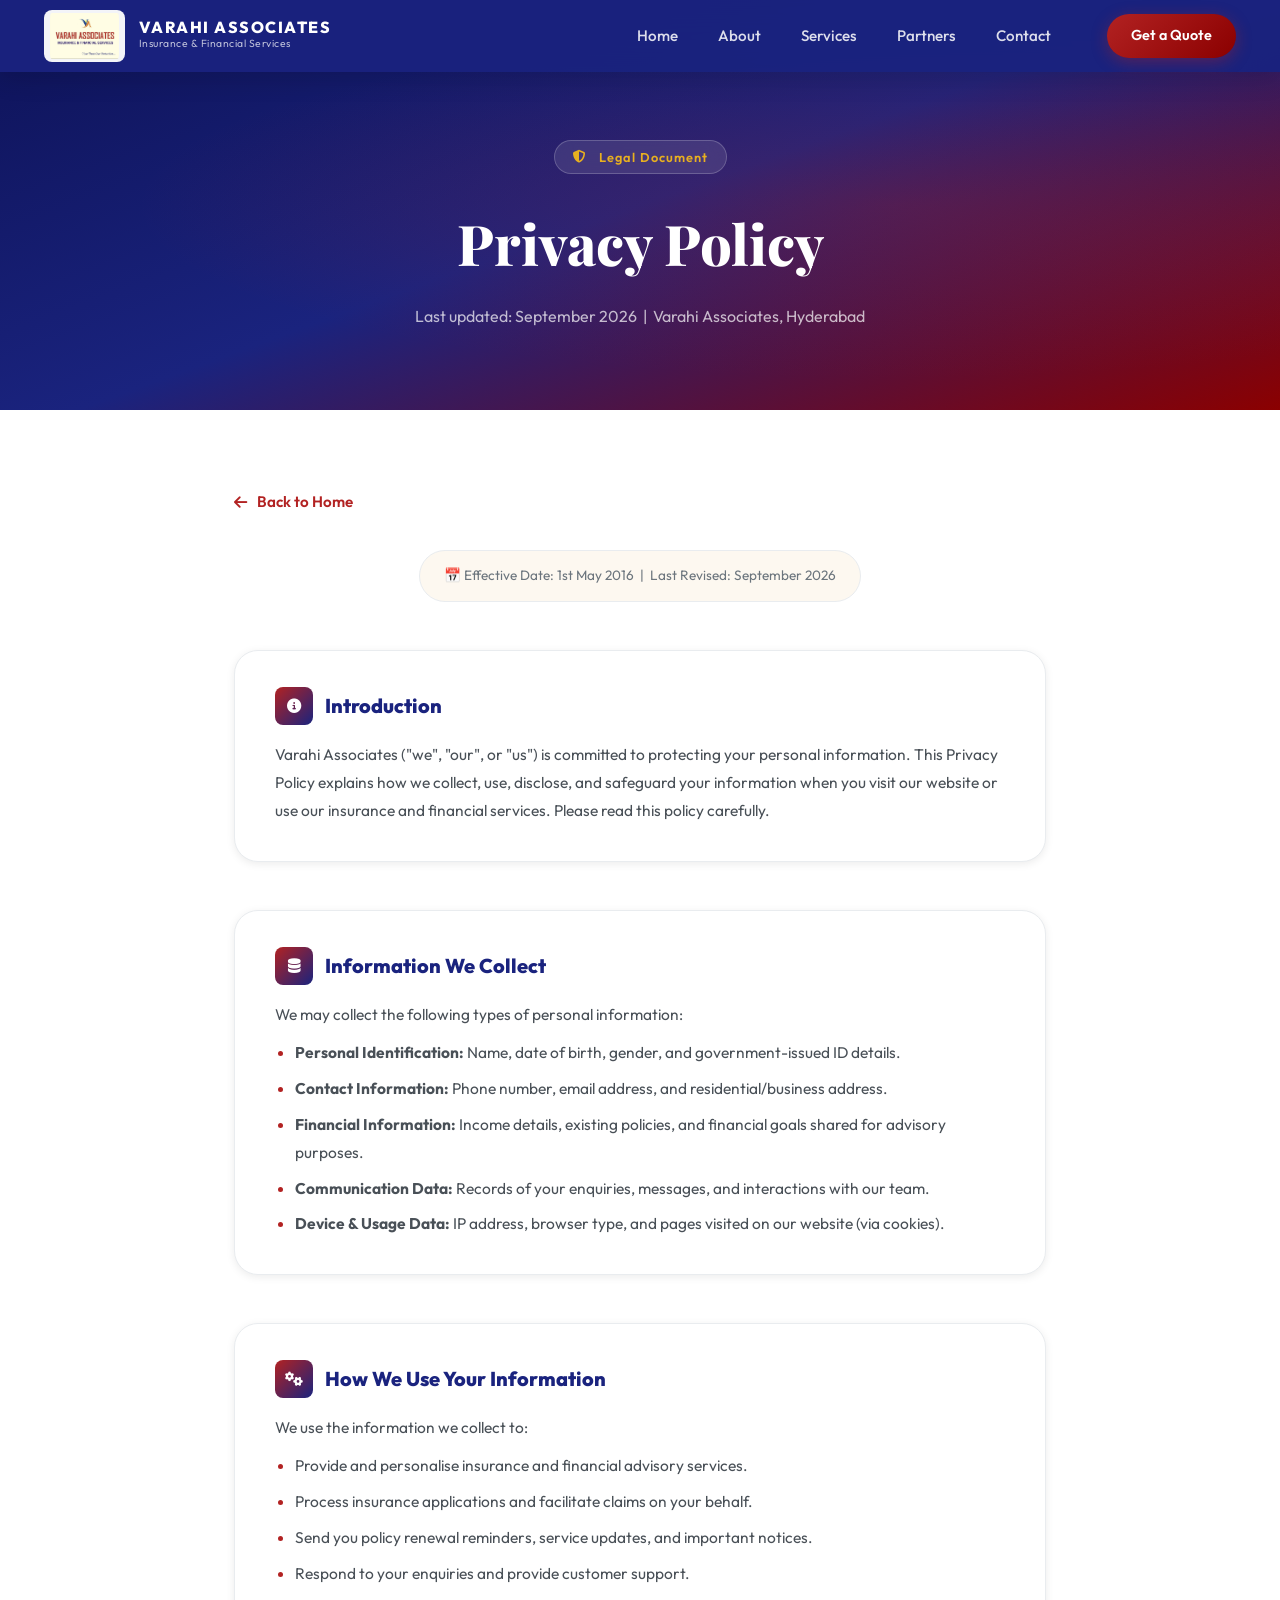
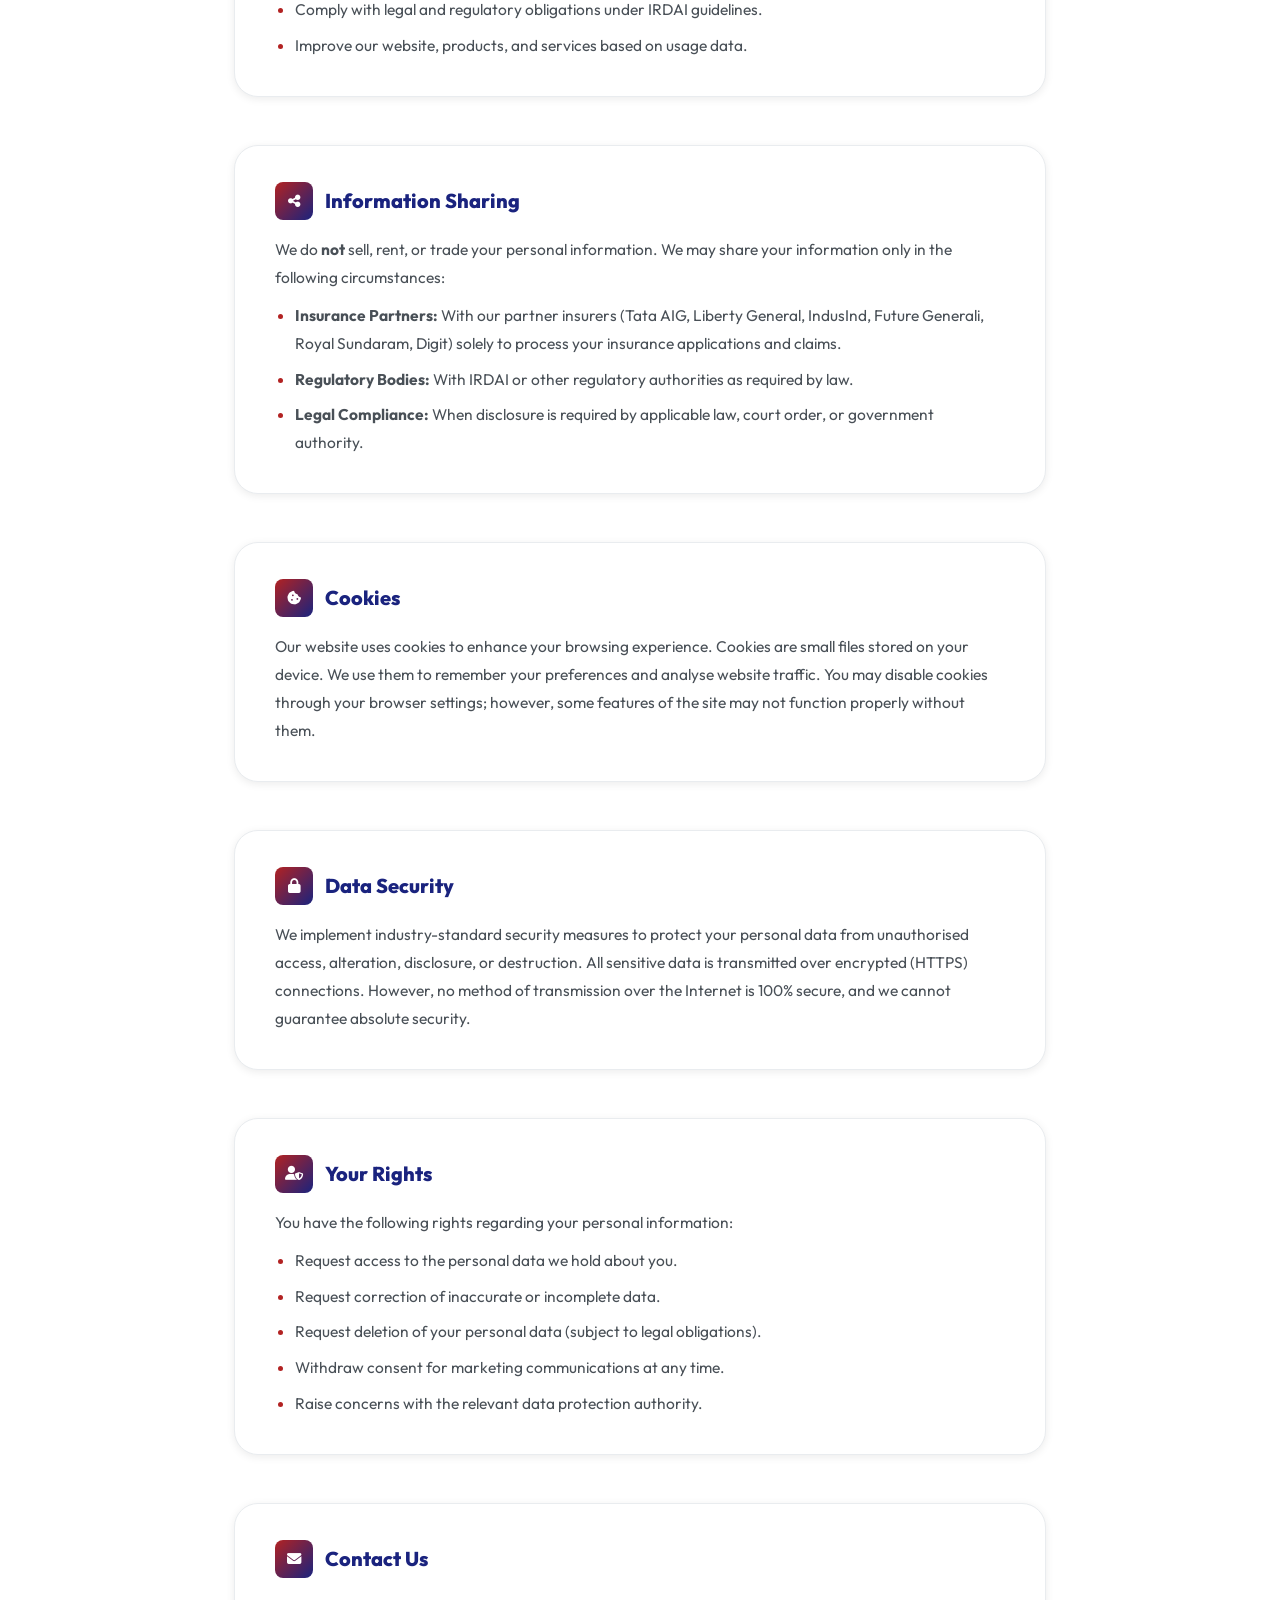
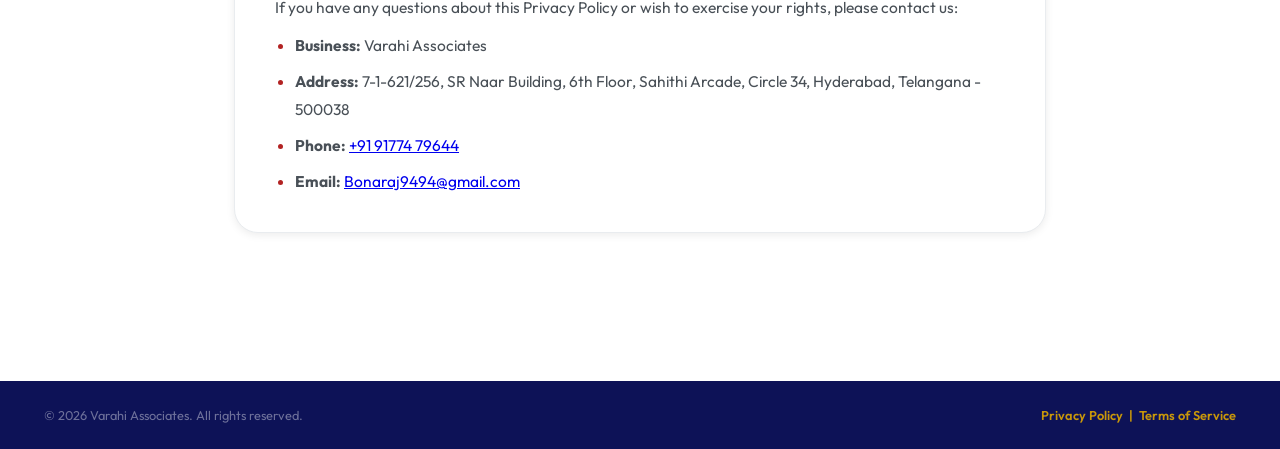
==== privacy-policy.html @ efa32449 "Added Legal pages" ====
﻿<!DOCTYPE html>
<html lang="en">
<head>
  <meta charset="UTF-8" />
  <meta name="viewport" content="width=device-width, initial-scale=1.0" />
  <title>Privacy Policy | Varahi Associates</title>
  <meta name="description" content="Privacy Policy of Varahi Associates - Insurance & Financial Services, Hyderabad." />
  <link rel="icon" type="image/jpeg" href="public/logo.jpeg" />
  <link rel="preconnect" href="https://fonts.googleapis.com" />
  <link rel="preconnect" href="https://fonts.gstatic.com" crossorigin />
  <link href="https://fonts.googleapis.com/css2?family=Outfit:wght@300;400;500;600;700;800;900&family=Playfair+Display:ital,wght@0,700;0,800;1,700&display=swap" rel="stylesheet" />
  <link rel="stylesheet" href="https://cdnjs.cloudflare.com/ajax/libs/font-awesome/6.5.0/css/all.min.css" />
  <link rel="stylesheet" href="style.css" />
  <style>
    .policy-hero {
      background: linear-gradient(160deg, var(--navy-dark) 0%, var(--navy) 50%, var(--red-dark) 100%);
      padding: 140px 0 80px;
      text-align: center;
      position: relative;
      overflow: hidden;
    }
    .policy-hero::before {
      content: '';
      position: absolute;
      inset: 0;
      background: radial-gradient(ellipse at 70% 50%, rgba(178,34,34,0.25) 0%, transparent 60%);
    }
    .policy-hero-content { position: relative; z-index: 1; }
    .policy-hero h1 {
      font-family: var(--font-display);
      font-size: clamp(2rem, 5vw, 3.5rem);
      font-weight: 800;
      color: var(--white);
      margin-bottom: 16px;
    }
    .policy-hero p {
      color: rgba(255,255,255,0.7);
      font-size: 1rem;
    }
    .policy-hero .hero-badge {
      display: inline-flex;
      align-items: center;
      gap: 8px;
      background: rgba(255,255,255,0.1);
      border: 1px solid rgba(255,255,255,0.2);
      color: var(--gold-light);
      font-size: 0.8rem;
      font-weight: 600;
      letter-spacing: 1px;
      padding: 6px 18px;
      border-radius: 50px;
      margin-bottom: 24px;
    }
    .policy-body {
      max-width: 860px;
      margin: 0 auto;
      padding: 80px 24px 100px;
    }
    .policy-section {
      margin-bottom: 48px;
      padding: 36px 40px;
      background: var(--white);
      border-radius: var(--radius-lg);
      border: 1px solid var(--gray-200);
      box-shadow: var(--shadow-sm);
      transition: var(--transition);
    }
    .policy-section:hover { box-shadow: var(--shadow-md); }
    .policy-section h2 {
      font-size: 1.25rem;
      font-weight: 800;
      color: var(--navy);
      margin-bottom: 16px;
      display: flex;
      align-items: center;
      gap: 12px;
    }
    .policy-section h2 i {
      width: 38px; height: 38px;
      background: linear-gradient(135deg, var(--red), var(--navy));
      color: var(--white);
      border-radius: var(--radius-sm);
      display: flex;
      align-items: center;
      justify-content: center;
      font-size: 0.9rem;
      flex-shrink: 0;
    }
    .policy-section p, .policy-section li {
      color: var(--gray-700);
      font-size: 0.97rem;
      line-height: 1.8;
    }
    .policy-section ul {
      padding-left: 20px;
      margin-top: 10px;
      display: flex;
      flex-direction: column;
      gap: 8px;
    }
    .policy-section li::marker { color: var(--red); }
    .policy-updated {
      text-align: center;
      color: var(--gray-500);
      font-size: 0.85rem;
      margin-bottom: 48px;
      padding: 14px 24px;
      background: var(--cream);
      border-radius: 50px;
      display: inline-block;
      border: 1px solid var(--gray-200);
    }
    .policy-updated-wrap { text-align: center; }
    .back-btn {
      display: inline-flex;
      align-items: center;
      gap: 10px;
      color: var(--red);
      font-weight: 600;
      text-decoration: none;
      margin-bottom: 36px;
      transition: var(--transition);
      font-size: 0.95rem;
    }
    .back-btn:hover { gap: 16px; }
    @media (max-width: 640px) {
      .policy-section { padding: 24px 20px; }
      .policy-body { padding: 48px 16px 80px; }
    }
  </style>
</head>
<body>

  <nav class="navbar scrolled" id="navbar">
    <div class="nav-container">
      <a href="index.html" class="nav-logo">
        <img src="public/logo.jpeg" alt="Varahi Associates Logo" class="nav-logo-img" />
        <div class="logo-text">
          <span class="logo-name">VARAHI ASSOCIATES</span>
          <span class="logo-sub">Insurance &amp; Financial Services</span>
        </div>
      </a>
      <ul class="nav-links" id="navLinks">
        <li class="nav-close-item">
          <button class="nav-close-btn" id="navClose" aria-label="Close menu"><span></span><span></span></button>
        </li>
        <li><a href="index.html" class="nav-link">Home</a></li>
        <li><a href="index.html#about" class="nav-link">About</a></li>
        <li><a href="index.html#services" class="nav-link">Services</a></li>
        <li><a href="index.html#partners" class="nav-link">Partners</a></li>
        <li><a href="index.html#contact" class="nav-link">Contact</a></li>
      </ul>
      <a href="index.html#contact" class="nav-cta">Get a Quote</a>
      <button class="hamburger" id="hamburger" aria-label="Toggle menu"><span></span><span></span><span></span></button>
    </div>
  </nav>

  <section class="policy-hero">
    <div class="policy-hero-content">
      <div class="hero-badge"><i class="fa-solid fa-shield-halved"></i> &nbsp;Legal Document</div>
      <h1>Privacy Policy</h1>
      <p>Last updated: September 2026 &nbsp;|&nbsp; Varahi Associates, Hyderabad</p>
    </div>
  </section>

  <div class="policy-body">
    <a href="index.html" class="back-btn"><i class="fa-solid fa-arrow-left"></i> Back to Home</a>

    <div class="policy-updated-wrap">
      <span class="policy-updated">&#128197; Effective Date: 1st May 2016 &nbsp;|&nbsp; Last Revised: September 2026</span>
    </div>

    <div class="policy-section">
      <h2><i class="fa-solid fa-circle-info"></i> Introduction</h2>
      <p>Varahi Associates ("we", "our", or "us") is committed to protecting your personal information. This Privacy Policy explains how we collect, use, disclose, and safeguard your information when you visit our website or use our insurance and financial services. Please read this policy carefully.</p>
    </div>

    <div class="policy-section">
      <h2><i class="fa-solid fa-database"></i> Information We Collect</h2>
      <p>We may collect the following types of personal information:</p>
      <ul>
        <li><strong>Personal Identification:</strong> Name, date of birth, gender, and government-issued ID details.</li>
        <li><strong>Contact Information:</strong> Phone number, email address, and residential/business address.</li>
        <li><strong>Financial Information:</strong> Income details, existing policies, and financial goals shared for advisory purposes.</li>
        <li><strong>Communication Data:</strong> Records of your enquiries, messages, and interactions with our team.</li>
        <li><strong>Device &amp; Usage Data:</strong> IP address, browser type, and pages visited on our website (via cookies).</li>
      </ul>
    </div>

    <div class="policy-section">
      <h2><i class="fa-solid fa-gears"></i> How We Use Your Information</h2>
      <p>We use the information we collect to:</p>
      <ul>
        <li>Provide and personalise insurance and financial advisory services.</li>
        <li>Process insurance applications and facilitate claims on your behalf.</li>
        <li>Send you policy renewal reminders, service updates, and important notices.</li>
        <li>Respond to your enquiries and provide customer support.</li>
        <li>Comply with legal and regulatory obligations under IRDAI guidelines.</li>
        <li>Improve our website, products, and services based on usage data.</li>
      </ul>
    </div>

    <div class="policy-section">
      <h2><i class="fa-solid fa-share-nodes"></i> Information Sharing</h2>
      <p>We do <strong>not</strong> sell, rent, or trade your personal information. We may share your information only in the following circumstances:</p>
      <ul>
        <li><strong>Insurance Partners:</strong> With our partner insurers (Tata AIG, Liberty General, IndusInd, Future Generali, Royal Sundaram, Digit) solely to process your insurance applications and claims.</li>
        <li><strong>Regulatory Bodies:</strong> With IRDAI or other regulatory authorities as required by law.</li>
        <li><strong>Legal Compliance:</strong> When disclosure is required by applicable law, court order, or government authority.</li>
      </ul>
    </div>

    <div class="policy-section">
      <h2><i class="fa-solid fa-cookie-bite"></i> Cookies</h2>
      <p>Our website uses cookies to enhance your browsing experience. Cookies are small files stored on your device. We use them to remember your preferences and analyse website traffic. You may disable cookies through your browser settings; however, some features of the site may not function properly without them.</p>
    </div>

    <div class="policy-section">
      <h2><i class="fa-solid fa-lock"></i> Data Security</h2>
      <p>We implement industry-standard security measures to protect your personal data from unauthorised access, alteration, disclosure, or destruction. All sensitive data is transmitted over encrypted (HTTPS) connections. However, no method of transmission over the Internet is 100% secure, and we cannot guarantee absolute security.</p>
    </div>

    <div class="policy-section">
      <h2><i class="fa-solid fa-user-shield"></i> Your Rights</h2>
      <p>You have the following rights regarding your personal information:</p>
      <ul>
        <li>Request access to the personal data we hold about you.</li>
        <li>Request correction of inaccurate or incomplete data.</li>
        <li>Request deletion of your personal data (subject to legal obligations).</li>
        <li>Withdraw consent for marketing communications at any time.</li>
        <li>Raise concerns with the relevant data protection authority.</li>
      </ul>
    </div>

    <div class="policy-section">
      <h2><i class="fa-solid fa-envelope"></i> Contact Us</h2>
      <p>If you have any questions about this Privacy Policy or wish to exercise your rights, please contact us:</p>
      <ul>
        <li><strong>Business:</strong> Varahi Associates</li>
        <li><strong>Address:</strong> 7-1-621/256, SR Naar Building, 6th Floor, Sahithi Arcade, Circle 34, Hyderabad, Telangana - 500038</li>
        <li><strong>Phone:</strong> <a href="tel:+919177479644">+91 91774 79644</a></li>
        <li><strong>Email:</strong> <a href="mailto:Bonaraj9494@gmail.com">Bonaraj9494@gmail.com</a></li>
      </ul>
    </div>
  </div>

  <footer class="footer">
    <div class="footer-bottom" style="border-top:none;">
      <div class="container">
        <p>&copy; 2026 Varahi Associates. All rights reserved.</p>
        <p class="footer-note">
          <a href="privacy-policy.html" style="color:var(--gold);text-decoration:none;">Privacy Policy</a>
          &nbsp;|&nbsp;
          <a href="terms.html" style="color:var(--gold);text-decoration:none;">Terms of Service</a>
        </p>
      </div>
    </div>
  </footer>

  <script>
    const hamburger = document.getElementById("hamburger");
    const navLinks = document.getElementById("navLinks");
    const navClose = document.getElementById("navClose");
    function openMenu() { navLinks.classList.add("open"); hamburger.classList.add("active"); document.body.style.overflow = "hidden"; }
    function closeMenu() { navLinks.classList.remove("open"); hamburger.classList.remove("active"); document.body.style.overflow = ""; }
    hamburger.addEventListener("click", () => navLinks.classList.contains("open") ? closeMenu() : openMenu());
    if (navClose) navClose.addEventListener("click", closeMenu);
    navLinks.querySelectorAll(".nav-link").forEach(l => l.addEventListener("click", closeMenu));
    document.addEventListener("keydown", e => { if (e.key === "Escape") closeMenu(); });
  </script>
</body>
</html>
---- style.css ----
﻿/* =============================================
   VARAHI ASSOCIATES - Insurance & Financial Services
   Premium Website Stylesheet
   Brand Colors: Red #b22222, Navy #1a237e, Gold #c8970a
   ============================================= */

/* ========== RESET & BASE ========== */
*, *::before, *::after { box-sizing: border-box; margin: 0; padding: 0; }

:root {
  --red: #b22222;
  --red-light: #cc2f2f;
  --red-dark: #8b0000;
  --navy: #1a237e;
  --navy-light: #283593;
  --navy-dark: #0d1257;
  --gold: #c8970a;
  --gold-light: #e8b020;
  --cream: #fdf8f0;
  --white: #ffffff;
  --gray-100: #f8f9fa;
  --gray-200: #e9ecef;
  --gray-500: #6c757d;
  --gray-700: #495057;
  --gray-900: #212529;
  --shadow-sm: 0 2px 8px rgba(0,0,0,0.08);
  --shadow-md: 0 8px 24px rgba(0,0,0,0.12);
  --shadow-lg: 0 20px 60px rgba(0,0,0,0.16);
  --shadow-xl: 0 32px 80px rgba(0,0,0,0.22);
  --radius-sm: 8px;
  --radius-md: 16px;
  --radius-lg: 24px;
  --radius-xl: 32px;
  --transition: all 0.3s cubic-bezier(0.4, 0, 0.2, 1);
  --font: 'Outfit', sans-serif;
  --font-display: 'Playfair Display', serif;
}

html { scroll-behavior: smooth; font-size: 16px; }

body {
  font-family: var(--font);
  color: var(--gray-900);
  background: var(--white);
  overflow-x: hidden;
  line-height: 1.6;
}

/* ========== SCROLLBAR ========== */
::-webkit-scrollbar { width: 6px; }
::-webkit-scrollbar-track { background: var(--gray-100); }
::-webkit-scrollbar-thumb { background: var(--red); border-radius: 3px; }

/* ========== UTILITY ========== */
.container { max-width: 1240px; margin: 0 auto; padding: 0 24px; }
.section { padding: 100px 0; position: relative; }
.accent { color: var(--red); }
.accent-light { color: var(--gold-light); }

/* ========== SECTION HEADER ========== */
.section-header { text-align: center; margin-bottom: 64px; }
.section-label {
  display: inline-block;
  background: linear-gradient(135deg, rgba(178,34,34,0.1), rgba(26,35,126,0.1));
  color: var(--red);
  font-size: 0.8rem;
  font-weight: 700;
  letter-spacing: 3px;
  text-transform: uppercase;
  padding: 6px 20px;
  border-radius: 50px;
  margin-bottom: 16px;
  border: 1px solid rgba(178,34,34,0.2);
}
.section-title {
  font-size: clamp(2rem, 4vw, 3rem);
  font-weight: 800;
  color: var(--navy);
  line-height: 1.2;
  margin-bottom: 16px;
}
.section-desc {
  font-size: 1.1rem;
  color: var(--gray-500);
  max-width: 600px;
  margin: 0 auto;
}

/* ========== BUTTONS ========== */
.btn {
  display: inline-flex;
  align-items: center;
  gap: 10px;
  padding: 15px 32px;
  border-radius: 50px;
  font-family: var(--font);
  font-size: 1rem;
  font-weight: 600;
  text-decoration: none;
  border: none;
  cursor: pointer;
  transition: var(--transition);
  position: relative;
  overflow: hidden;
}
.btn::before {
  content: '';
  position: absolute;
  top: 0; left: -100%;
  width: 100%; height: 100%;
  background: rgba(255,255,255,0.15);
  transition: left 0.4s ease;
}
.btn:hover::before { left: 100%; }
.btn-primary {
  background: linear-gradient(135deg, var(--red), var(--red-dark));
  color: var(--white);
  box-shadow: 0 8px 24px rgba(178,34,34,0.4);
}
.btn-primary:hover {
  transform: translateY(-3px);
  box-shadow: 0 16px 40px rgba(178,34,34,0.5);
}
.btn-outline {
  background: transparent;
  color: var(--white);
  border: 2px solid rgba(255,255,255,0.5);
  backdrop-filter: blur(8px);
}
.btn-outline:hover {
  background: rgba(255,255,255,0.15);
  border-color: var(--white);
  transform: translateY(-3px);
}
.btn-full { width: 100%; justify-content: center; border-radius: var(--radius-sm); }

/* ========== NAVBAR ========== */
.navbar {
  position: fixed;
  top: 0; left: 0; right: 0;
  z-index: 1000;
  padding: 16px 0;
  transition: var(--transition);
}
.navbar.scrolled {
  background: rgba(26, 35, 126, 0.97);
  backdrop-filter: blur(20px);
  padding: 10px 0;
  box-shadow: var(--shadow-md);
}
.nav-container {
  max-width: 1240px;
  margin: 0 auto;
  padding: 0 24px;
  display: flex;
  align-items: center;
  gap: 40px;
}
.nav-logo {
  display: flex;
  align-items: center;
  gap: 14px;
  text-decoration: none;
  flex-shrink: 0;
}
.logo-icon {
  width: 52px; height: 52px;
  background: linear-gradient(135deg, var(--red), var(--gold));
  border-radius: var(--radius-sm);
  display: flex;
  align-items: center;
  justify-content: center;
  font-weight: 900;
  font-size: 1.1rem;
  box-shadow: 0 4px 16px rgba(178,34,34,0.4);
  flex-shrink: 0;
}
.logo-icon.small { width: 42px; height: 42px; font-size: 0.9rem; }
.logo-v { color: var(--white); }
.logo-a { color: var(--gold-light); }
.logo-text { display: flex; flex-direction: column; }
.logo-name {
  color: var(--white);
  font-weight: 800;
  font-size: 1rem;
  letter-spacing: 1.5px;
  line-height: 1.1;
}
.logo-sub {
  color: rgba(255,255,255,0.7);
  font-size: 0.65rem;
  letter-spacing: 0.5px;
}
.nav-links {
  display: flex;
  list-style: none;
  gap: 8px;
  margin-left: auto;
}
.nav-link {
  color: rgba(255,255,255,0.85);
  text-decoration: none;
  font-size: 0.95rem;
  font-weight: 500;
  padding: 8px 16px;
  border-radius: 50px;
  transition: var(--transition);
}
.nav-link:hover, .nav-link.active {
  color: var(--white);
  background: rgba(255,255,255,0.12);
}
.nav-cta {
  background: linear-gradient(135deg, var(--red), var(--red-dark));
  color: var(--white);
  text-decoration: none;
  padding: 10px 24px;
  border-radius: 50px;
  font-weight: 600;
  font-size: 0.9rem;
  transition: var(--transition);
  box-shadow: 0 4px 16px rgba(178,34,34,0.4);
  flex-shrink: 0;
}
.nav-cta:hover { transform: translateY(-2px); box-shadow: 0 8px 24px rgba(178,34,34,0.5); }
.hamburger {
  display: none;
  flex-direction: column;
  gap: 5px;
  background: none;
  border: none;
  cursor: pointer;
  padding: 8px;
  margin-left: auto;
  z-index: 1002;
  position: relative;
}
.hamburger span {
  display: block;
  width: 24px; height: 2px;
  background: var(--white);
  border-radius: 2px;
  transition: transform 0.35s ease, opacity 0.25s ease;
  transform-origin: center;
}
/* Hide hamburger when menu is open (circular X button takes over) */
.hamburger.active {
  opacity: 0;
  pointer-events: none;
}

/* Hamburger → X animation when active */
.hamburger.active span:nth-child(1) {
  transform: translateY(7px) rotate(45deg);
}
.hamburger.active span:nth-child(2) {
  opacity: 0;
  transform: scaleX(0);
}
.hamburger.active span:nth-child(3) {
  transform: translateY(-7px) rotate(-45deg);
}

/* ===== CLOSE BUTTON INSIDE MENU OVERLAY ===== */
.nav-close-item {
  display: none; /* hidden by default; shown only when overlay is open */
  position: absolute;
  top: 24px;
  right: 24px;
  list-style: none;
}
.nav-links.open .nav-close-item {
  display: block;
}
.nav-close-btn {
  width: 48px; height: 48px;
  background: rgba(255,255,255,0.1);
  border: 2px solid rgba(255,255,255,0.2);
  border-radius: 50%;
  cursor: pointer;
  display: flex;
  flex-direction: column;
  align-items: center;
  justify-content: center;
  gap: 0;
  padding: 0;
  transition: var(--transition);
  position: relative;
}
.nav-close-btn:hover {
  background: rgba(178,34,34,0.4);
  border-color: rgba(178,34,34,0.6);
  transform: rotate(90deg) scale(1.1);
}
.nav-close-btn span {
  display: block;
  width: 20px; height: 2px;
  background: var(--white);
  border-radius: 2px;
  position: absolute;
}
.nav-close-btn span:nth-child(1) { transform: rotate(45deg); }
.nav-close-btn span:nth-child(2) { transform: rotate(-45deg); }

/* ========== HERO ========== */
.hero {
  min-height: 100vh;
  display: flex;
  align-items: center;
  justify-content: center;
  position: relative;
  overflow: hidden;
  text-align: center;
}
.hero-bg {
  position: absolute;
  inset: 0;
  background: url('public/hero_bg.jpg') center/cover no-repeat;
  transform: scale(1.05);
  transition: transform 8s ease;
}
.hero:hover .hero-bg { transform: scale(1.1); }
.hero-overlay {
  position: absolute;
  inset: 0;
  background: linear-gradient(
    160deg,
    rgba(26,35,126,0.88) 0%,
    rgba(26,35,126,0.7) 40%,
    rgba(139,0,0,0.75) 100%
  );
}
.hero-content {
  position: relative;
  z-index: 2;
  max-width: 800px;
  padding: 120px 24px 60px;
}
.hero-badge {
  display: inline-flex;
  align-items: center;
  gap: 8px;
  background: rgba(255,255,255,0.12);
  backdrop-filter: blur(10px);
  border: 1px solid rgba(255,255,255,0.2);
  color: rgba(255,255,255,0.9);
  font-size: 0.85rem;
  font-weight: 600;
  letter-spacing: 1px;
  padding: 8px 20px;
  border-radius: 50px;
  margin-bottom: 28px;
  animation: fadeInDown 0.8s ease forwards;
}
.badge-dot {
  width: 8px; height: 8px;
  background: var(--gold-light);
  border-radius: 50%;
  animation: pulse 2s infinite;
}
@keyframes pulse {
  0%, 100% { opacity: 1; transform: scale(1); }
  50% { opacity: 0.5; transform: scale(1.3); }
}
.hero-title {
  font-family: var(--font-display);
  font-size: clamp(2.8rem, 7vw, 5.5rem);
  font-weight: 800;
  color: var(--white);
  line-height: 1.1;
  margin-bottom: 24px;
  animation: fadeInUp 1s ease 0.2s both;
}
.title-line { display: block; }
.title-accent {
  color: var(--gold-light);
  text-shadow: 0 0 40px rgba(232,176,32,0.5);
}
.hero-desc {
  font-size: 1.2rem;
  color: rgba(255,255,255,0.8);
  max-width: 600px;
  margin: 0 auto 40px;
  animation: fadeInUp 1s ease 0.4s both;
}
.hero-stats {
  display: flex;
  align-items: center;
  justify-content: center;
  gap: 32px;
  margin-bottom: 48px;
  animation: fadeInUp 1s ease 0.6s both;
}
.stat-item { text-align: center; }
.stat-num {
  display: inline;
  font-size: 2.5rem;
  font-weight: 900;
  color: var(--gold-light);
  line-height: 1;
}
.stat-plus { color: var(--gold-light); font-size: 1.8rem; font-weight: 900; }
.stat-number-row {
  display: flex;
  align-items: baseline;
  justify-content: center;
  gap: 2px;
  white-space: nowrap;
}
.stat-label { color: rgba(255,255,255,0.7); font-size: 0.8rem; font-weight: 500; letter-spacing: 0.5px; margin-top: 4px; display: block; }
.stat-divider { width: 1px; height: 60px; background: rgba(255,255,255,0.2); }
.hero-actions {
  display: flex;
  gap: 16px;
  justify-content: center;
  flex-wrap: wrap;
  animation: fadeInUp 1s ease 0.8s both;
}
.hero-scroll-indicator {
  position: absolute;
  bottom: 32px;
  left: 50%;
  transform: translateX(-50%);
  display: flex;
  flex-direction: column;
  align-items: center;
  gap: 8px;
  color: rgba(255,255,255,0.6);
  font-size: 0.75rem;
  letter-spacing: 1px;
  animation: fadeIn 2s ease 1.5s both;
}
.scroll-mouse {
  width: 22px; height: 36px;
  border: 2px solid rgba(255,255,255,0.4);
  border-radius: 11px;
  position: relative;
}
.scroll-mouse::after {
  content: '';
  position: absolute;
  top: 6px;
  left: 50%;
  transform: translateX(-50%);
  width: 3px; height: 8px;
  background: rgba(255,255,255,0.6);
  border-radius: 2px;
  animation: scrollAnim 1.5s infinite;
}
@keyframes scrollAnim {
  0% { opacity: 1; transform: translateX(-50%) translateY(0); }
  100% { opacity: 0; transform: translateX(-50%) translateY(12px); }
}

/* ========== TICKER BAR ========== */
.ticker-bar {
  background: linear-gradient(135deg, var(--navy), var(--navy-dark));
  padding: 16px 0;
  display: flex;
  align-items: center;
  overflow: hidden;
  border-top: 3px solid var(--gold);
  border-bottom: 3px solid var(--gold);
}
.ticker-label {
  flex-shrink: 0;
  background: var(--red);
  color: var(--white);
  font-weight: 700;
  font-size: 0.85rem;
  letter-spacing: 1px;
  padding: 4px 20px;
  margin-right: 24px;
  text-transform: uppercase;
}
.ticker-track { overflow: hidden; flex: 1; }
.ticker-items {
  display: flex;
  gap: 60px;
  animation: ticker 25s linear infinite;
  white-space: nowrap;
}
.ticker-items span {
  color: rgba(255,255,255,0.85);
  font-size: 0.9rem;
  font-weight: 500;
  letter-spacing: 0.5px;
  flex-shrink: 0;
}
@keyframes ticker {
  0% { transform: translateX(0); }
  100% { transform: translateX(-50%); }
}

/* ========== SERVICES SECTION ========== */
.services { background: var(--cream); }
.services-grid {
  display: grid;
  grid-template-columns: repeat(3, 1fr);
  gap: 28px;
}
.service-card {
  background: var(--white);
  border-radius: var(--radius-lg);
  padding: 40px 32px;
  border: 1px solid var(--gray-200);
  box-shadow: var(--shadow-sm);
  transition: var(--transition);
  position: relative;
  overflow: hidden;
  cursor: default;
}
.service-card::before {
  content: '';
  position: absolute;
  top: 0; left: 0; right: 0;
  height: 4px;
  background: linear-gradient(90deg, var(--red), var(--gold));
  transform: scaleX(0);
  transform-origin: left;
  transition: transform 0.4s ease;
}
.service-card:hover { transform: translateY(-8px); box-shadow: var(--shadow-lg); border-color: transparent; }
.service-card:hover::before { transform: scaleX(1); }
.service-icon-wrap {
  width: 72px; height: 72px;
  border-radius: var(--radius-md);
  background: linear-gradient(135deg, rgba(178,34,34,0.08), rgba(26,35,126,0.08));
  display: flex;
  align-items: center;
  justify-content: center;
  margin-bottom: 24px;
  transition: var(--transition);
}
.service-card:hover .service-icon-wrap {
  background: linear-gradient(135deg, var(--red), var(--navy));
}
.service-icon { display: none; }
/* ========== FONT AWESOME SERVICE ICONS ========== */
.service-icon-fa {
  font-size: 2rem;
  color: var(--red);
  transition: var(--transition);
  line-height: 1;
}
.service-card:hover .service-icon-wrap { background: linear-gradient(135deg, var(--red), var(--navy)); }
.service-card:hover .service-icon-fa { color: var(--white); }

.service-title {
  font-size: 1.2rem;
  font-weight: 700;
  color: var(--navy);
  margin-bottom: 12px;
}
.service-desc { font-size: 0.95rem; color: var(--gray-500); line-height: 1.6; margin-bottom: 24px; }
.service-link {
  color: var(--red);
  text-decoration: none;
  font-weight: 600;
  font-size: 0.9rem;
  display: inline-flex;
  align-items: center;
  gap: 6px;
  transition: var(--transition);
}
.service-link:hover { gap: 12px; }

/* ========== PARTNERS SECTION ========== */
.partners { background: var(--navy); position: relative; }
.partners-bg {
  position: absolute;
  inset: 0;
  background:
    radial-gradient(circle at 20% 50%, rgba(178,34,34,0.2) 0%, transparent 50%),
    radial-gradient(circle at 80% 50%, rgba(200,151,10,0.15) 0%, transparent 50%);
}
.partners .section-header { position: relative; z-index: 1; }
.partners .section-title { color: var(--white); }
.partners .section-label { background: rgba(255,255,255,0.1); color: var(--gold-light); border-color: rgba(200,151,10,0.3); }
.light-desc { color: rgba(255,255,255,0.6); }
.partners-grid {
  display: grid;
  grid-template-columns: repeat(3, 1fr);
  gap: 24px;
  position: relative;
  z-index: 1;
}
.partner-card {
  background: rgba(255,255,255,0.06);
  backdrop-filter: blur(12px);
  border: 1px solid rgba(255,255,255,0.1);
  border-radius: var(--radius-lg);
  padding: 40px 24px;
  text-align: center;
  transition: var(--transition);
  position: relative;
  overflow: hidden;
}
.partner-card::before {
  content: '';
  position: absolute;
  inset: 0;
  background: linear-gradient(135deg, rgba(178,34,34,0.08), rgba(200,151,10,0.08));
  opacity: 0;
  transition: var(--transition);
}
.partner-card:hover {
  transform: translateY(-8px);
  border-color: rgba(200,151,10,0.3);
  box-shadow: 0 20px 60px rgba(0,0,0,0.3);
}
.partner-card:hover::before { opacity: 1; }
.partner-logo-wrap {
  width: 90px; height: 90px;
  border-radius: 50%;
  background: rgba(255,255,255,0.1);
  display: flex;
  align-items: center;
  justify-content: center;
  margin: 0 auto 20px;
  border: 2px solid rgba(255,255,255,0.15);
  transition: var(--transition);
}
.partner-card:hover .partner-logo-wrap {
  border-color: var(--gold);
  box-shadow: 0 0 30px rgba(200,151,10,0.3);
}
.partner-initial {
  font-size: 1.1rem;
  font-weight: 900;
  letter-spacing: 1px;
  line-height: 1.2;
  text-align: center;
}
.tata { color: #1e88e5; }
.liberty { color: #43a047; }
.indusind { color: #8e24aa; }
.central { color: #e53935; }
.royal { color: #fb8c00; }
.digit { color: #00acc1; }
.partner-name { color: var(--white); font-weight: 700; font-size: 1rem; margin-bottom: 6px; }
.partner-desc { color: rgba(255,255,255,0.5); font-size: 0.8rem; margin-bottom: 16px; }
.partner-badge {
  display: inline-block;
  background: linear-gradient(135deg, var(--red), var(--gold));
  color: var(--white);
  font-size: 0.7rem;
  font-weight: 700;
  letter-spacing: 1px;
  padding: 4px 14px;
  border-radius: 50px;
  text-transform: uppercase;
}

/* ========== WHY US SECTION ========== */
.why-us { background: var(--white); overflow: hidden; }
.why-us-inner {
  display: grid;
  grid-template-columns: 1fr 1fr;
  gap: 80px;
  align-items: center;
}
.why-us-text .section-label { display: inline-block; margin-bottom: 16px; }
.why-us-text .section-title { text-align: left; margin-bottom: 20px; }
.why-us-desc {
  color: var(--gray-500);
  font-size: 1.05rem;
  line-height: 1.8;
  margin-bottom: 36px;
}
.features-list { display: flex; flex-direction: column; gap: 20px; margin-bottom: 40px; }
.feature-item {
  display: flex;
  gap: 16px;
  align-items: flex-start;
  padding: 20px;
  border-radius: var(--radius-md);
  background: var(--cream);
  border: 1px solid var(--gray-200);
  transition: var(--transition);
}
.feature-item:hover {
  border-color: rgba(178,34,34,0.2);
  box-shadow: var(--shadow-sm);
  transform: translateX(8px);
}
.feature-icon {
  width: 36px; height: 36px;
  background: linear-gradient(135deg, var(--red), var(--gold));
  color: var(--white);
  border-radius: var(--radius-sm);
  display: flex;
  align-items: center;
  justify-content: center;
  font-weight: 900;
  font-size: 1rem;
  flex-shrink: 0;
}
.feature-content h4 { color: var(--navy); font-size: 1rem; font-weight: 700; margin-bottom: 4px; }
.feature-content p { color: var(--gray-500); font-size: 0.9rem; }

/* ========== SHIELD GRAPHIC ========== */
.why-us-visual { position: relative; display: flex; flex-direction: column; align-items: center; gap: 40px; }
.shield-graphic { position: relative; width: 280px; height: 280px; display: flex; align-items: center; justify-content: center; }
.shield-outer {
  width: 220px; height: 220px;
  border-radius: 50%;
  background: linear-gradient(135deg, rgba(178,34,34,0.15), rgba(26,35,126,0.15));
  border: 2px solid rgba(178,34,34,0.2);
  display: flex;
  align-items: center;
  justify-content: center;
  animation: shieldPulse 4s ease-in-out infinite;
}
@keyframes shieldPulse {
  0%, 100% { box-shadow: 0 0 0 0 rgba(178,34,34,0.2), 0 0 0 20px rgba(178,34,34,0.08), 0 0 0 40px rgba(178,34,34,0.03); }
  50% { box-shadow: 0 0 0 10px rgba(178,34,34,0.15), 0 0 0 30px rgba(178,34,34,0.06), 0 0 0 50px rgba(178,34,34,0.02); }
}
.shield-inner {
  width: 160px; height: 160px;
  border-radius: 50%;
  background: linear-gradient(135deg, var(--red), var(--navy));
  display: flex;
  align-items: center;
  justify-content: center;
  box-shadow: var(--shadow-xl);
}
.shield-core { text-align: center; }
.shield-checkmark { color: var(--white); font-size: 2rem; display: block; font-weight: 900; }
.shield-text { color: rgba(255,255,255,0.8); font-size: 0.75rem; font-weight: 600; letter-spacing: 1px; }

.orbit {
  position: absolute;
  width: 100%; height: 100%;
  border-radius: 50%;
  border: 1px dashed rgba(178,34,34,0.2);
  display: flex;
  align-items: flex-start;
  justify-content: center;
}
.orbit-dot {
  width: 44px; height: 44px;
  background: var(--white);
  border-radius: 50%;
  display: flex;
  align-items: center;
  justify-content: center;
  font-size: 1.2rem;
  box-shadow: var(--shadow-md);
  margin-top: -22px;
}
.orbit-1 { animation: orbitRotate 8s linear infinite; width: 250px; height: 250px; left: 15px; top: 15px; }
.orbit-2 { animation: orbitRotate 12s linear infinite reverse; width: 240px; height: 240px; left: 20px; top: 20px; }
.orbit-3 { animation: orbitRotate 10s linear infinite; width: 230px; height: 230px; left: 25px; top: 25px; }
@keyframes orbitRotate { from { transform: rotate(0deg); } to { transform: rotate(360deg); } }
.orbit-dot { animation: counterRotate 8s linear infinite; }
.orbit-2 .orbit-dot { animation-duration: 12s; animation-direction: reverse; }
.orbit-3 .orbit-dot { animation-duration: 10s; }
@keyframes counterRotate { from { transform: rotate(0deg); } to { transform: rotate(-360deg); } }

.tagline-box {
  background: linear-gradient(135deg, var(--navy), var(--navy-dark));
  border-radius: var(--radius-lg);
  padding: 24px 36px;
  text-align: center;
  box-shadow: var(--shadow-md);
  border: 1px solid rgba(200,151,10,0.3);
}
.tagline-quote {
  font-family: var(--font-display);
  font-style: italic;
  font-size: 1.1rem;
  color: var(--gold-light);
  font-weight: 700;
}

/* ========== TESTIMONIALS ========== */
.testimonials { position: relative; background: var(--navy); }
.testimonials-bg {
  position: absolute;
  inset: 0;
  background: radial-gradient(ellipse at center, rgba(178,34,34,0.15) 0%, transparent 70%);
}
.testimonials .container { position: relative; z-index: 1; }
.testimonials .section-title { color: var(--white); }
.testimonials .section-label { background: rgba(255,255,255,0.08); color: var(--gold-light); border-color: rgba(200,151,10,0.2); }
.testimonials-grid { display: grid; grid-template-columns: repeat(3, 1fr); gap: 24px; align-items: center; }
.testimonial-card {
  background: rgba(255,255,255,0.06);
  border: 1px solid rgba(255,255,255,0.1);
  border-radius: var(--radius-lg);
  padding: 36px;
  transition: var(--transition);
}
.testimonial-card:hover { transform: translateY(-4px); border-color: rgba(200,151,10,0.3); }
.testimonial-card.featured {
  background: linear-gradient(135deg, rgba(178,34,34,0.2), rgba(200,151,10,0.15));
  border-color: rgba(200,151,10,0.4);
  transform: scale(1.04);
  box-shadow: var(--shadow-xl);
}
.testimonial-stars { color: var(--gold-light); font-size: 1.1rem; margin-bottom: 16px; }
.testimonial-text { color: rgba(255,255,255,0.8); font-size: 0.95rem; line-height: 1.7; margin-bottom: 24px; font-style: italic; }
.testimonial-author { display: flex; align-items: center; gap: 14px; }
.author-avatar {
  width: 48px; height: 48px;
  border-radius: 50%;
  background: linear-gradient(135deg, var(--red), var(--gold));
  color: var(--white);
  font-weight: 800;
  font-size: 1.2rem;
  display: flex;
  align-items: center;
  justify-content: center;
  flex-shrink: 0;
}
.author-name { color: var(--white); font-weight: 700; font-size: 0.95rem; display: block; }
.author-role { color: rgba(255,255,255,0.5); font-size: 0.8rem; }

/* ========== CONTACT SECTION ========== */
.contact { background: var(--cream); }
.contact-inner {
  display: grid;
  grid-template-columns: 1fr 1.6fr;
  gap: 48px;
  align-items: start;
}
.contact-info { display: flex; flex-direction: column; gap: 20px; }
.contact-card {
  background: var(--white);
  border-radius: var(--radius-md);
  padding: 24px;
  border: 1px solid var(--gray-200);
  box-shadow: var(--shadow-sm);
  transition: var(--transition);
}
.contact-card:hover { transform: translateX(8px); box-shadow: var(--shadow-md); border-color: rgba(178,34,34,0.2); }
.contact-icon {
  width: 44px; height: 44px;
  border-radius: var(--radius-sm);
  margin-bottom: 12px;
}
.ci-phone { background: linear-gradient(135deg, #27ae60, #2ecc71); position: relative; }
.ci-phone::before { content: ''; position: absolute; inset: 8px; border: 2px solid white; border-radius: 50%; }
.ci-email { background: linear-gradient(135deg, var(--red), var(--red-light)); position: relative; }
.ci-email::before { content: ''; position: absolute; top: 12px; left: 8px; right: 8px; height: 20px; border: 2px solid white; border-radius: 3px; }
.ci-location { background: linear-gradient(135deg, var(--navy), var(--navy-light)); position: relative; }
.ci-location::before { content: ''; position: absolute; top: 6px; left: 50%; transform: translateX(-50%); width: 18px; height: 24px; border: 2px solid white; border-radius: 50% 50% 0 0; }
.contact-card h4 { color: var(--navy); font-size: 0.95rem; font-weight: 700; margin-bottom: 6px; }
.contact-detail {
  color: var(--red);
  font-weight: 600;
  font-size: 0.9rem;
  text-decoration: none;
  display: block;
  margin-bottom: 4px;
  transition: var(--transition);
}
.contact-detail:hover { color: var(--red-dark); }
.contact-card p { color: var(--gray-500); font-size: 0.8rem; }
.contact-tagline {
  background: linear-gradient(135deg, var(--navy), var(--navy-dark));
  color: var(--gold-light);
  border-radius: var(--radius-md);
  padding: 20px 24px;
  font-family: var(--font-display);
  font-style: italic;
  font-weight: 700;
  font-size: 0.95rem;
  text-align: center;
}
.contact-tagline span { color: rgba(255,255,255,0.5); font-size: 0.8rem; font-style: normal; font-family: var(--font); display: block; margin-top: 6px; }

/* ========== CONTACT FORM ========== */
.contact-form {
  background: var(--white);
  border-radius: var(--radius-xl);
  padding: 48px;
  box-shadow: var(--shadow-lg);
  border: 1px solid var(--gray-200);
}
.form-row { display: grid; grid-template-columns: 1fr 1fr; gap: 20px; margin-bottom: 20px; }
.form-group { display: flex; flex-direction: column; gap: 8px; }
.form-group.full { margin-bottom: 20px; }
.form-group label { font-size: 0.85rem; font-weight: 600; color: var(--gray-700); }
.form-group input,
.form-group select,
.form-group textarea {
  padding: 14px 18px;
  border: 1.5px solid var(--gray-200);
  border-radius: var(--radius-sm);
  font-family: var(--font);
  font-size: 0.95rem;
  color: var(--gray-900);
  background: var(--gray-100);
  transition: var(--transition);
  outline: none;
  resize: vertical;
}
.form-group input:focus,
.form-group select:focus,
.form-group textarea:focus {
  border-color: var(--red);
  background: var(--white);
  box-shadow: 0 0 0 4px rgba(178,34,34,0.08);
}
.form-group textarea { min-height: 120px; }
.form-success {
  display: none;
  text-align: center;
  color: #27ae60;
  font-weight: 600;
  margin-top: 16px;
  padding: 12px;
  background: rgba(39,174,96,0.1);
  border-radius: var(--radius-sm);
  border: 1px solid rgba(39,174,96,0.2);
}
.form-success.show { display: block; animation: fadeInUp 0.5s ease; }

/* ========== FOOTER ========== */
.footer { background: var(--navy-dark); }
.footer-top { padding: 80px 0 60px; }
.footer-grid { display: grid; grid-template-columns: 1.5fr 1fr 1fr 1fr; gap: 48px; }
.footer-logo { display: flex; align-items: center; gap: 14px; margin-bottom: 16px; }
.footer-tagline {
  font-family: var(--font-display);
  font-style: italic;
  color: var(--gold-light);
  font-size: 1rem;
  font-weight: 700;
  margin-bottom: 12px;
}
.footer-about { color: rgba(255,255,255,0.5); font-size: 0.875rem; line-height: 1.7; }
.footer-heading { color: var(--white); font-size: 0.9rem; font-weight: 700; letter-spacing: 1px; text-transform: uppercase; margin-bottom: 20px; }
.footer-links { list-style: none; display: flex; flex-direction: column; gap: 10px; }
.footer-links a {
  color: rgba(255,255,255,0.5);
  text-decoration: none;
  font-size: 0.875rem;
  transition: var(--transition);
  display: flex;
  align-items: center;
  gap: 6px;
}
.footer-links a::before { content: '›'; color: var(--red); font-size: 1.1rem; line-height: 1; }
.footer-links a:hover { color: var(--gold-light); transform: translateX(4px); }
.footer-bottom {
  border-top: 1px solid rgba(255,255,255,0.08);
  padding: 24px 0;
  text-align: center;
}
.footer-bottom .container { display: flex; align-items: center; justify-content: space-between; flex-wrap: wrap; gap: 8px; }
.footer-bottom p { color: rgba(255,255,255,0.4); font-size: 0.8rem; }
.footer-note { color: var(--gold) !important; font-weight: 600; }

/* ========== SCROLL TO TOP ========== */
.scroll-top {
  position: fixed;
  bottom: 32px;
  right: 32px;
  width: 52px; height: 52px;
  background: linear-gradient(135deg, var(--red), var(--red-dark));
  color: var(--white);
  border: none;
  border-radius: 50%;
  font-size: 1.8rem;
  line-height: 1;
  cursor: pointer;
  box-shadow: var(--shadow-md);
  transition: var(--transition);
  opacity: 0;
  visibility: hidden;
  z-index: 999;
  display: flex;
  align-items: center;
  justify-content: center;
}
.scroll-top.visible { opacity: 1; visibility: visible; }
.scroll-top:hover { transform: translateY(-4px); box-shadow: var(--shadow-lg); }

/* ========== ANIMATIONS ========== */
@keyframes fadeIn { from { opacity: 0; } to { opacity: 1; } }
@keyframes fadeInUp { from { opacity: 0; transform: translateY(30px); } to { opacity: 1; transform: translateY(0); } }
@keyframes fadeInDown { from { opacity: 0; transform: translateY(-20px); } to { opacity: 1; transform: translateY(0); } }

.reveal {
  opacity: 0;
  transform: translateY(40px);
  transition: opacity 0.7s ease, transform 0.7s ease;
}
.reveal.visible { opacity: 1; transform: translateY(0); }
.reveal-delay-1 { transition-delay: 0.1s; }
.reveal-delay-2 { transition-delay: 0.2s; }
.reveal-delay-3 { transition-delay: 0.3s; }
.reveal-delay-4 { transition-delay: 0.4s; }
.reveal-delay-5 { transition-delay: 0.5s; }
.reveal-delay-6 { transition-delay: 0.6s; }

/* ========== RESPONSIVE ========== */

/* --- Tablet Landscape (max 1100px) --- */
@media (max-width: 1100px) {
  .nav-container { gap: 20px; }
  .nav-links { gap: 2px; }
  .nav-link { font-size: 0.88rem; padding: 7px 12px; }
  .services-grid { grid-template-columns: repeat(2, 1fr); }
  .partners-grid { grid-template-columns: repeat(3, 1fr); }
  .why-us-inner { gap: 50px; }
  .footer-grid { grid-template-columns: 1.2fr 1fr 1fr 1fr; gap: 32px; }
  .about-inner { gap: 40px; }
}

/* --- Tablet Portrait (max 900px) --- */
@media (max-width: 900px) {
  .section { padding: 80px 0; }
  .nav-links { display: none; }
  .nav-cta { display: none; }
  .hamburger { display: flex; }
  .hero-content { padding: 110px 20px 60px; }
  .hero-title { font-size: clamp(2.2rem, 6vw, 3.8rem); }
  .hero-stats { gap: 20px; }
  .stat-divider { height: 48px; }
  .services-grid { grid-template-columns: repeat(2, 1fr); gap: 20px; }
  .partners-grid { grid-template-columns: repeat(2, 1fr); gap: 20px; }
  .why-us-inner { grid-template-columns: 1fr; gap: 48px; }
  .why-us-text .section-title { text-align: center; }
  .why-us-text .section-label { text-align: center; display: block; }
  .why-us-text .features-list { max-width: 560px; margin: 0 auto 40px; }
  .why-us-text .btn { display: block; text-align: center; max-width: 280px; margin: 0 auto; }
  .why-us-visual { order: -1; }
  .testimonials-grid { grid-template-columns: 1fr; gap: 20px; max-width: 560px; margin: 0 auto; }
  .testimonial-card.featured { transform: none; }
  .contact-inner { grid-template-columns: 1fr; gap: 32px; }
  .footer-grid { grid-template-columns: 1fr 1fr; gap: 32px; }
  .about-inner { grid-template-columns: 1fr; gap: 40px; }
  .about-info-grid { grid-template-columns: 1fr 1fr; }
  .about-logo-card { max-width: 420px; margin: 0 auto; }
  .about-details .section-title { text-align: center; }
  .about-details .section-label { text-align: center; display: block; }
  .ticker-bar { flex-wrap: nowrap; }
}

/* --- Mobile (max 640px) --- */
@media (max-width: 640px) {
  .section { padding: 60px 0; }
  .container { padding: 0 16px; }

  /* Navbar */
  .nav-container { padding: 0 16px; }
  .nav-logo-img { height: 40px; }
  .logo-name { font-size: 0.82rem; letter-spacing: 1px; }
  .logo-sub { display: none; }
  .nav-links.open {
    position: fixed;
    display: flex;
    position: fixed;
    top: 0; left: 0; right: 0; bottom: 0;
    background: var(--navy-dark);
    flex-direction: column;
    align-items: center;
    justify-content: center;
    gap: 20px;
    z-index: 1001;
    animation: fadeIn 0.3s ease;
  }
  .nav-links.open .nav-link { font-size: 1.3rem; padding: 10px 28px; }

  /* Hero */
  .hero-content { padding: 100px 16px 48px; }
  .hero-title { font-size: 2rem; }
  .hero-desc { font-size: 1rem; }
  .hero-badge { font-size: 0.78rem; padding: 6px 14px; }
  .hero-stats {
    flex-direction: row;
    flex-wrap: nowrap;
    gap: 0;
    justify-content: center;
    width: 100%;
    background: rgba(255,255,255,0.06);
    border-radius: var(--radius-md);
    padding: 16px 8px;
    backdrop-filter: blur(8px);
    border: 1px solid rgba(255,255,255,0.1);
  }
  .stat-item { flex: 1; padding: 0 4px; }
  .stat-divider { width: 1px; height: 44px; flex-shrink: 0; }
  .stat-num { font-size: 1.8rem; }
  .stat-plus { font-size: 1.4rem; }
  .stat-label { font-size: 0.65rem; }
  .hero-actions { flex-direction: column; align-items: center; gap: 12px; width: 100%; }
  .hero-actions .btn { width: 100%; max-width: 280px; justify-content: center; }

  /* Services */
  .services-grid { grid-template-columns: 1fr; gap: 16px; }
  .service-card { padding: 28px 24px; }

  /* Partners */
  .partners-grid { grid-template-columns: repeat(2, 1fr); gap: 14px; }
  .partner-card { padding: 24px 16px; }
  .partner-logo-img-wrap { width: 100px !important; height: 64px !important; }

  /* Why Us */
  .features-list { gap: 14px; }
  .feature-item { padding: 16px; }
  .shield-graphic { width: 220px; height: 220px; }
  .shield-outer { width: 180px; height: 180px; }
  .shield-inner { width: 130px; height: 130px; }

  /* Testimonials */
  .testimonials-grid { max-width: 100%; }
  .testimonial-card { padding: 24px 20px; }

  /* Contact */
  .contact-form { padding: 24px 16px; }
  .form-row { grid-template-columns: 1fr; gap: 16px; }
  .contact-info { gap: 14px; }
  .contact-card { padding: 18px; }
  .contact-tagline { padding: 16px 20px; }

  /* About */
  .about-logo-card { padding: 24px; }
  .about-info-grid { grid-template-columns: 1fr; gap: 12px; }
  .about-info-item { padding: 14px 16px; }
  .about-desc { font-size: 0.95rem; }

  /* MSME strip */
  .msme-strip .container { gap: 12px; }
  .msme-badge { padding: 10px 16px; gap: 10px; }
  .msme-divider { display: none; }
  .msme-text span { font-size: 0.82rem; }

  /* Footer */
  .footer-grid { grid-template-columns: 1fr; gap: 28px; }
  .footer-top { padding: 48px 0 36px; }
  .footer-bottom .container { flex-direction: column; text-align: center; gap: 6px; }
  .scroll-top { bottom: 20px; right: 16px; width: 44px; height: 44px; font-size: 1.4rem; }

  /* Section headers */
  .section-title { font-size: 1.8rem; }
  .section-header { margin-bottom: 40px; }
}

/* --- Small Mobile (max 400px) --- */
@media (max-width: 400px) {
  .hero-title { font-size: 1.75rem; }
  .partners-grid { grid-template-columns: 1fr; }
  .partner-logo-img-wrap { width: 120px !important; height: 70px !important; }
  .hero-stats { padding: 12px 4px; }
  .stat-num { font-size: 1.6rem; }
  .stat-label { font-size: 0.6rem; }
  .section-title { font-size: 1.6rem; }
}

/* ========== REAL LOGO IMAGE ========== */
.nav-logo-img {
  height: 52px;
  width: auto;
  border-radius: var(--radius-sm);
  object-fit: contain;
  background: rgba(255,255,255,0.95);
  padding: 3px 6px;
  flex-shrink: 0;
}
.footer-logo-img {
  height: 64px;
  width: auto;
  border-radius: var(--radius-sm);
  object-fit: contain;
  background: rgba(255,255,255,0.08);
  padding: 6px 10px;
  margin-bottom: 16px;
}

/* ========== MSME BADGE SECTION ========== */
.msme-strip {
  background: linear-gradient(135deg, #1a237e 0%, #0d1257 100%);
  padding: 18px 0;
  border-top: 3px solid var(--gold);
  border-bottom: 2px solid rgba(200,151,10,0.3);
}
.msme-strip .container {
  display: flex;
  align-items: center;
  justify-content: center;
  gap: 20px;
  flex-wrap: wrap;
}
.msme-badge {
  display: flex;
  align-items: center;
  gap: 12px;
  background: rgba(255,255,255,0.06);
  border: 1px solid rgba(200,151,10,0.3);
  border-radius: var(--radius-md);
  padding: 12px 24px;
}
.msme-icon {
  width: 40px; height: 40px;
  background: linear-gradient(135deg, var(--gold), var(--gold-light));
  border-radius: var(--radius-sm);
  display: flex;
  align-items: center;
  justify-content: center;
  font-size: 1.2rem;
  flex-shrink: 0;
}
.msme-text { line-height: 1.3; }
.msme-text strong { color: var(--gold-light); font-size: 0.75rem; letter-spacing: 1.5px; text-transform: uppercase; display: block; }
.msme-text span { color: rgba(255,255,255,0.85); font-size: 0.9rem; font-weight: 500; }

.msme-divider { width: 1px; height: 40px; background: rgba(255,255,255,0.15); }

/* ========== ABOUT/BUSINESS INFO SECTION ========== */
.section.about { background: var(--white); }
.about-inner {
  display: grid;
  grid-template-columns: 1fr 1fr;
  gap: 60px;
  align-items: center;
}
.about-logo-side {
  display: flex;
  flex-direction: column;
  align-items: center;
  gap: 28px;
}
.about-logo-card {
  background: var(--cream);
  border-radius: var(--radius-xl);
  padding: 40px;
  box-shadow: var(--shadow-lg);
  border: 2px solid rgba(178,34,34,0.1);
  display: flex;
  align-items: center;
  justify-content: center;
  width: 100%;
}
.about-logo-card img {
  max-width: 100%;
  height: auto;
  border-radius: var(--radius-sm);
}
.about-reg-card {
  background: linear-gradient(135deg, var(--navy), var(--navy-dark));
  border-radius: var(--radius-lg);
  padding: 24px 32px;
  width: 100%;
  border: 1px solid rgba(200,151,10,0.25);
}
.about-reg-card h4 {
  color: var(--gold-light);
  font-size: 0.75rem;
  letter-spacing: 2px;
  text-transform: uppercase;
  margin-bottom: 12px;
  font-weight: 700;
}
.reg-row {
  display: flex;
  justify-content: space-between;
  align-items: center;
  padding: 8px 0;
  border-bottom: 1px solid rgba(255,255,255,0.07);
  gap: 12px;
}
.reg-row:last-child { border-bottom: none; }
.reg-label { color: rgba(255,255,255,0.5); font-size: 0.8rem; }
.reg-value { color: var(--white); font-weight: 600; font-size: 0.85rem; text-align: right; }

.about-details .section-title { text-align: left; }
.about-details .section-label { display: inline-block; margin-bottom: 16px; }
.about-desc { color: var(--gray-500); font-size: 1rem; line-height: 1.8; margin-bottom: 28px; }
.about-info-grid {
  display: grid;
  grid-template-columns: 1fr 1fr;
  gap: 16px;
  margin-bottom: 32px;
}
.about-info-item {
  background: var(--cream);
  border-radius: var(--radius-md);
  padding: 16px 20px;
  border: 1px solid var(--gray-200);
  transition: var(--transition);
}
.about-info-item:hover { border-color: rgba(178,34,34,0.2); transform: translateY(-2px); box-shadow: var(--shadow-sm); }
.info-label { color: var(--gray-500); font-size: 0.75rem; font-weight: 600; letter-spacing: 0.5px; text-transform: uppercase; margin-bottom: 4px; }
.info-value { color: var(--navy); font-weight: 700; font-size: 0.95rem; }
.info-value a { color: var(--red); text-decoration: none; }
.info-value a:hover { text-decoration: underline; }



/* ========== REAL PARTNER LOGO IMAGES ========== */
.partner-logo-img-wrap {
  background: var(--white) !important;
  border: 2px solid rgba(255,255,255,0.2) !important;
  width: 130px !important;
  height: 80px !important;
  border-radius: var(--radius-md) !important;
  padding: 10px 14px !important;
  display: flex !important;
  align-items: center !important;
  justify-content: center !important;
}
.partner-logo-real {
  max-width: 100%;
  max-height: 56px;
  width: auto;
  height: auto;
  object-fit: contain;
  filter: none;
  transition: var(--transition);
}
.partner-card:hover .partner-logo-real {
  transform: scale(1.05);
}





/* ========== FOOTER LEGAL LINKS ========== */
.footer-legal-links {
  display: flex;
  align-items: center;
  gap: 12px;
}
.footer-legal-links a {
  color: var(--gold-light);
  text-decoration: none;
  font-size: 0.8rem;
  font-weight: 600;
  letter-spacing: 0.3px;
  transition: var(--transition);
  position: relative;
}
.footer-legal-links a::after {
  content: '';
  position: absolute;
  bottom: -2px; left: 0; right: 0;
  height: 1px;
  background: var(--gold-light);
  transform: scaleX(0);
  transform-origin: left;
  transition: transform 0.3s ease;
}
.footer-legal-links a:hover::after { transform: scaleX(1); }
.footer-legal-links a:hover { color: var(--white); }
.footer-legal-sep {
  color: rgba(255,255,255,0.25);
  font-size: 0.75rem;
}
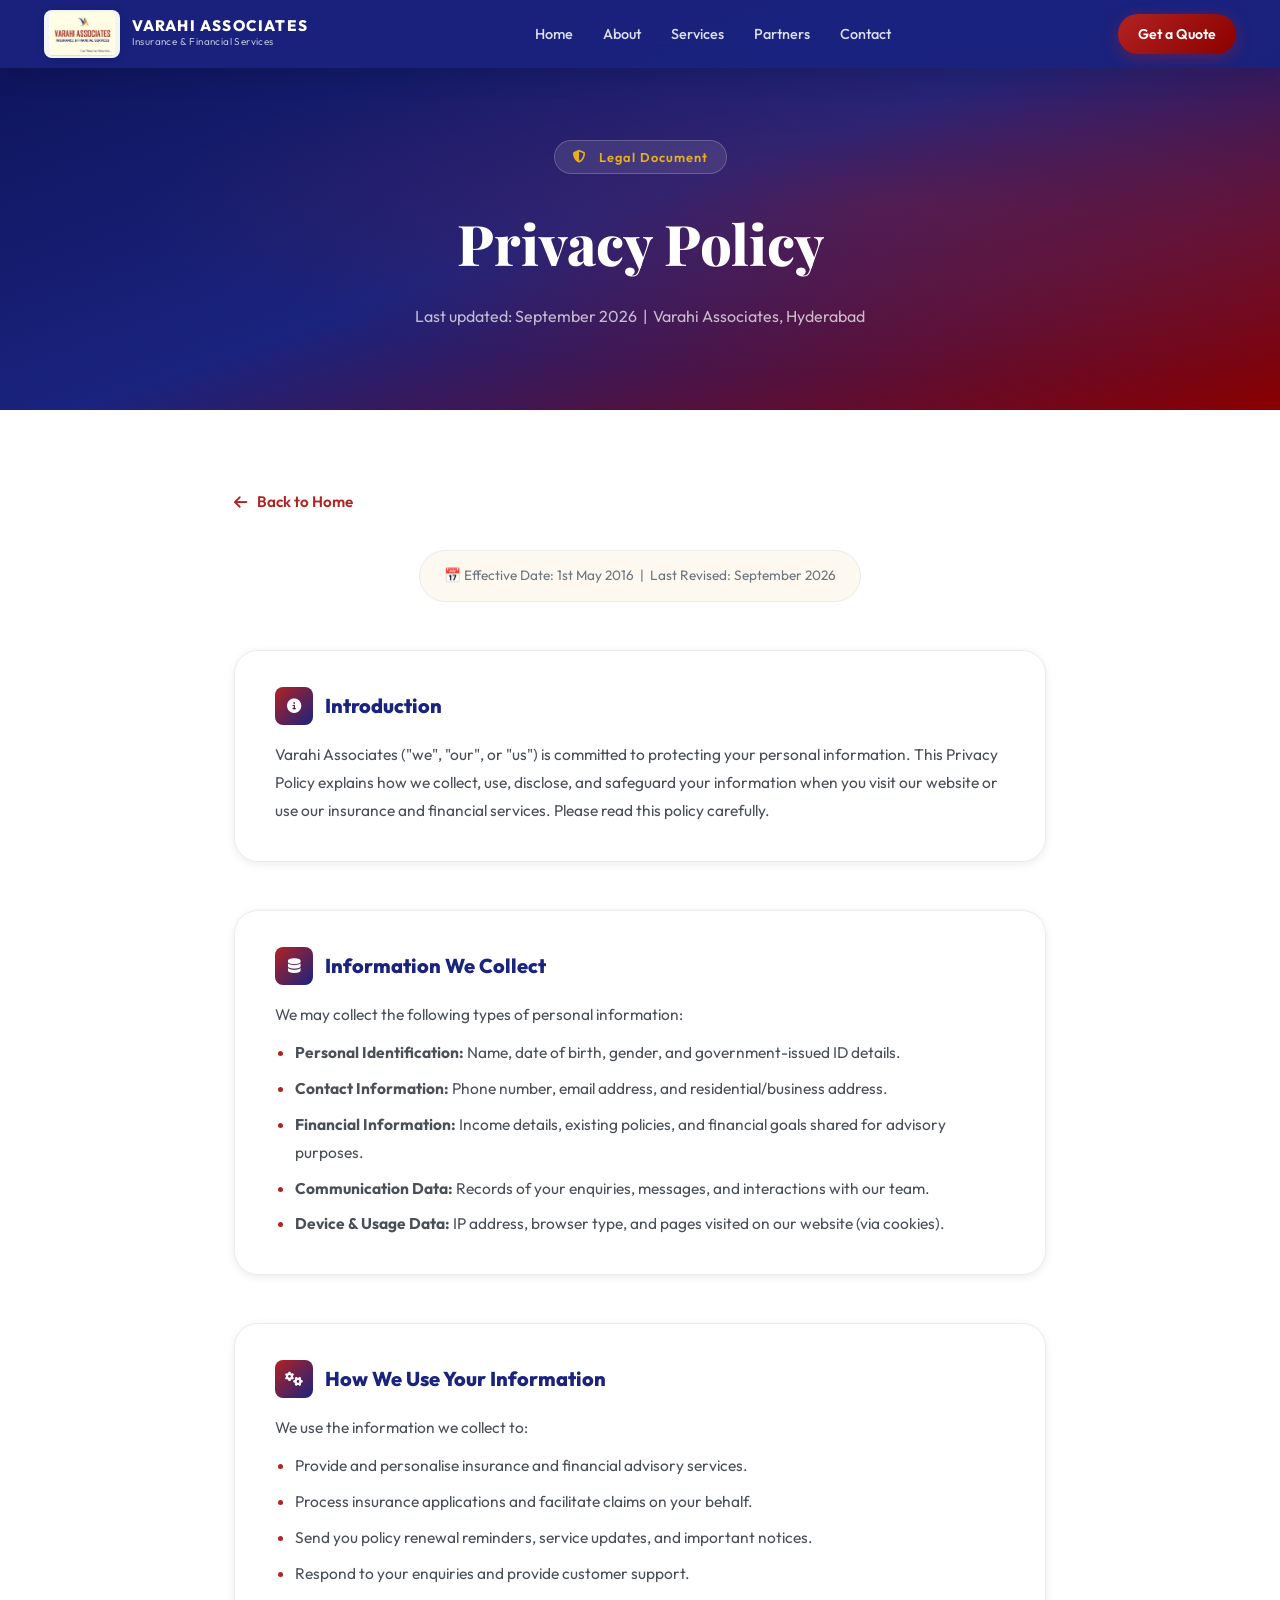
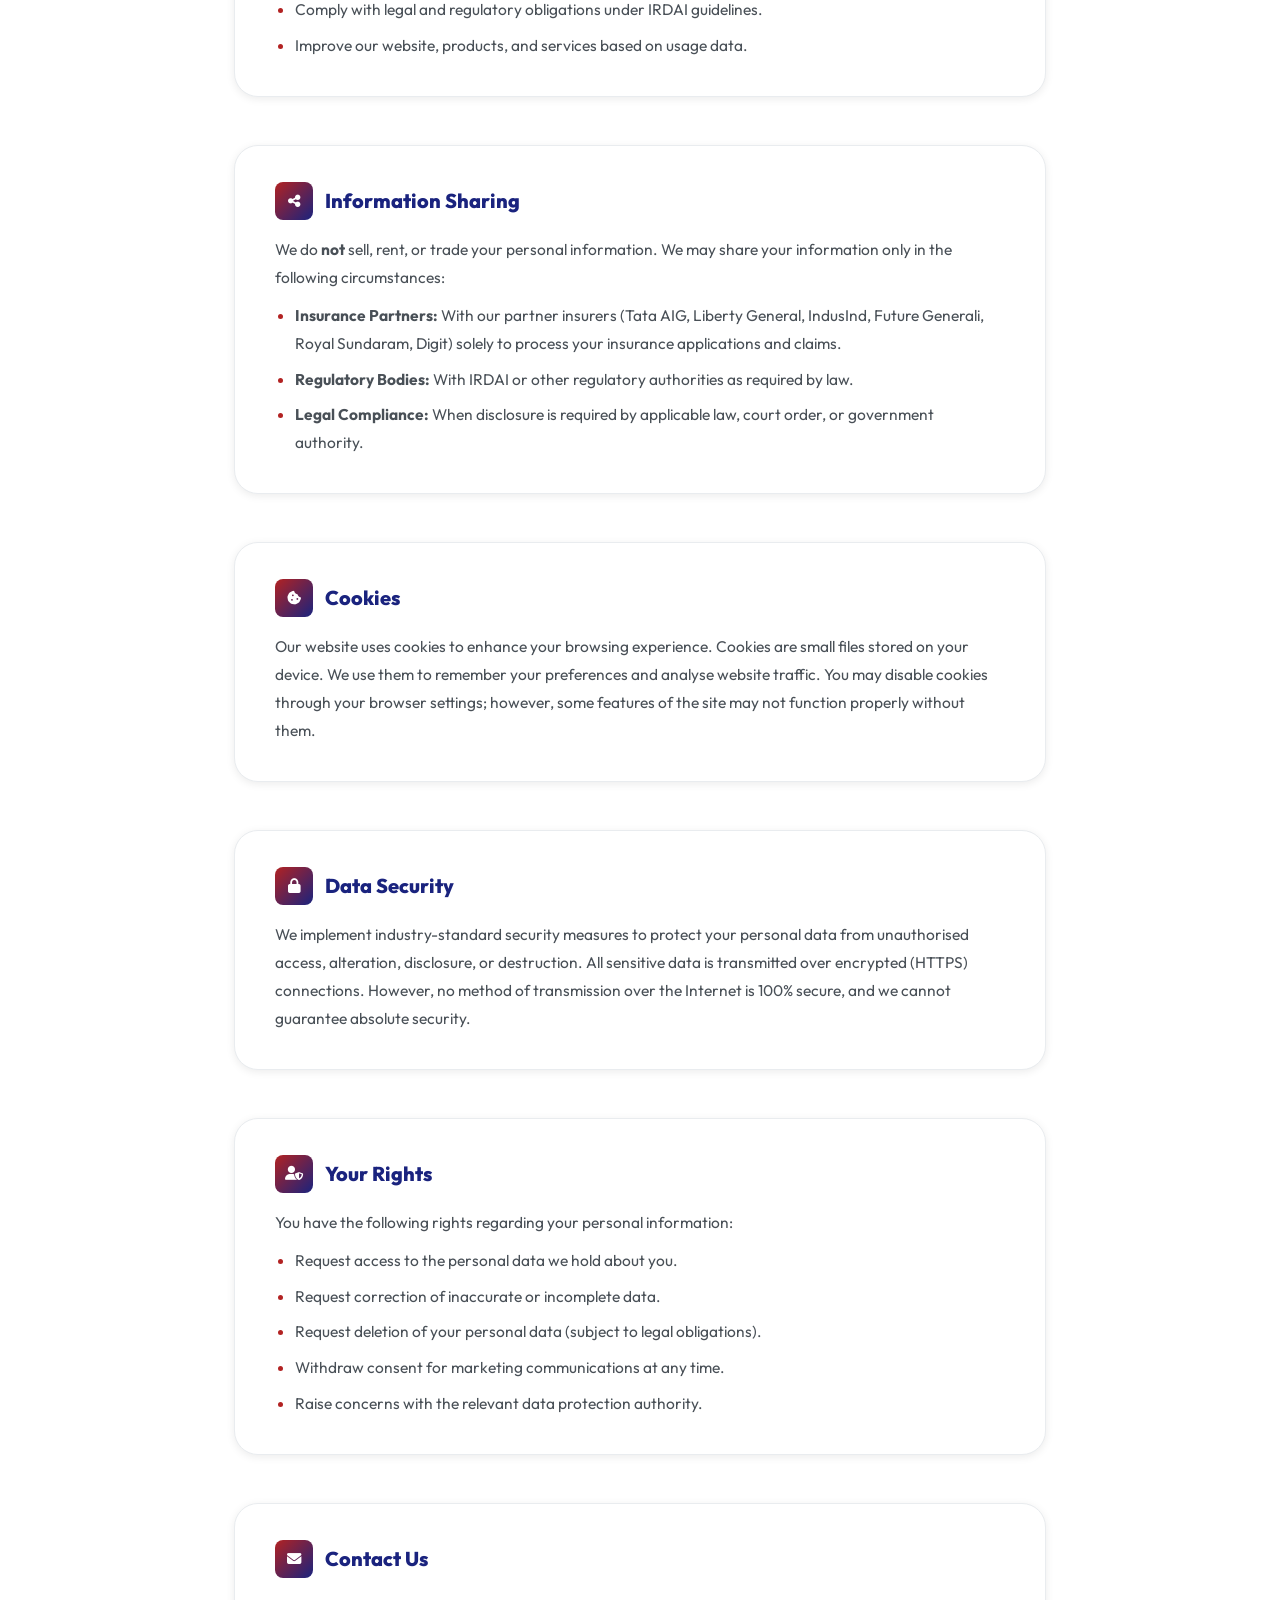
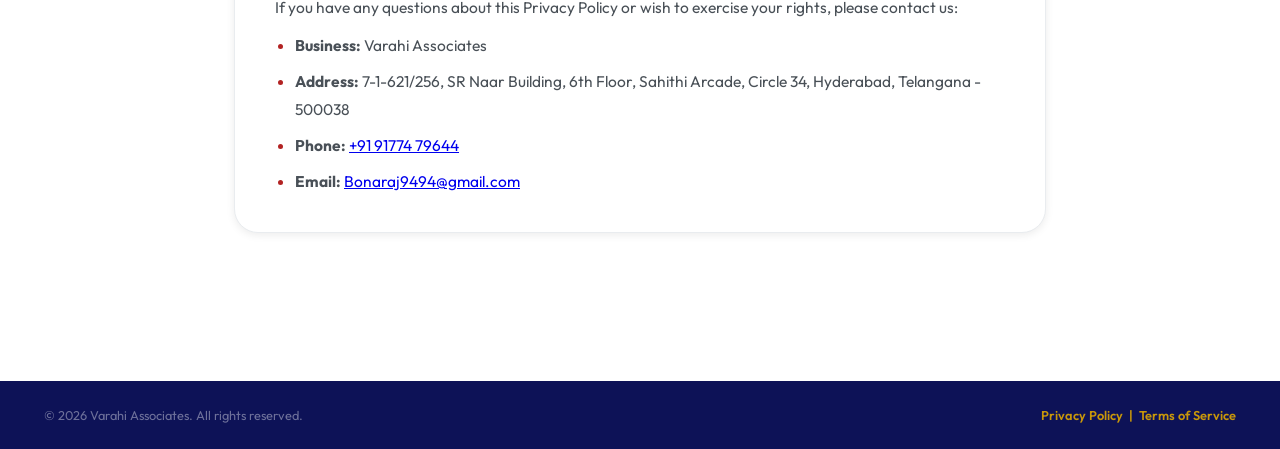
==== commit 1230872b: "Made the webpages responsive for the smaller screens" ====
--- a/privacy-policy.html
+++ b/privacy-policy.html
@@ -149,6 +149,7 @@
         <li><a href="index.html#services" class="nav-link">Services</a></li>
         <li><a href="index.html#partners" class="nav-link">Partners</a></li>
         <li><a href="index.html#contact" class="nav-link">Contact</a></li>
+        <li class="nav-mobile-cta"><a href="index.html#contact" class="btn btn-primary nav-link">Get a Quote</a></li>
       </ul>
       <a href="index.html#contact" class="nav-cta">Get a Quote</a>
       <button class="hamburger" id="hamburger" aria-label="Toggle menu"><span></span><span></span><span></span></button>
@@ -270,3 +271,4 @@
   </script>
 </body>
 </html>
+
--- a/style.css
+++ b/style.css
@@ -36,13 +36,22 @@
   --font-display: 'Playfair Display', serif;
 }
 
-html { scroll-behavior: smooth; font-size: 16px; }
+html {
+  scroll-behavior: smooth;
+  font-size: 16px;
+  overflow-x: hidden;
+  width: 100%;
+  max-width: 100%;
+}
 
 body {
   font-family: var(--font);
   color: var(--gray-900);
   background: var(--white);
   overflow-x: hidden;
+  width: 100%;
+  max-width: 100%;
+  position: relative;
   line-height: 1.6;
 }
 
@@ -138,9 +147,12 @@
 .navbar {
   position: fixed;
   top: 0; left: 0; right: 0;
+  width: 100%;
+  max-width: 100%;
   z-index: 1000;
   padding: 16px 0;
   transition: var(--transition);
+  box-sizing: border-box;
 }
 .navbar.scrolled {
   background: rgba(26, 35, 126, 0.97);
@@ -149,22 +161,37 @@
   box-shadow: var(--shadow-md);
 }
 .nav-container {
+  width: 100%;
   max-width: 1240px;
   margin: 0 auto;
   padding: 0 24px;
   display: flex;
   align-items: center;
-  gap: 40px;
+  justify-content: space-between;
+  gap: 16px;
+  box-sizing: border-box;
 }
 .nav-logo {
   display: flex;
   align-items: center;
-  gap: 14px;
+  gap: 12px;
   text-decoration: none;
   flex-shrink: 0;
+  min-width: 0;
+}
+.nav-logo-img {
+  height: 48px;
+  width: auto;
+  border-radius: var(--radius-sm);
+  object-fit: contain;
+  background: rgba(255,255,255,0.95);
+  padding: 2px 5px;
+  flex-shrink: 0;
+  box-shadow: 0 2px 10px rgba(0,0,0,0.15);
+  transition: var(--transition);
 }
 .logo-icon {
-  width: 52px; height: 52px;
+  width: 48px; height: 48px;
   background: linear-gradient(135deg, var(--red), var(--gold));
   border-radius: var(--radius-sm);
   display: flex;
@@ -175,52 +202,60 @@
   box-shadow: 0 4px 16px rgba(178,34,34,0.4);
   flex-shrink: 0;
 }
-.logo-icon.small { width: 42px; height: 42px; font-size: 0.9rem; }
+.logo-icon.small { width: 40px; height: 40px; font-size: 0.9rem; }
 .logo-v { color: var(--white); }
 .logo-a { color: var(--gold-light); }
-.logo-text { display: flex; flex-direction: column; }
+.logo-text { display: flex; flex-direction: column; min-width: 0; }
 .logo-name {
   color: var(--white);
   font-weight: 800;
-  font-size: 1rem;
-  letter-spacing: 1.5px;
+  font-size: 0.95rem;
+  letter-spacing: 1.2px;
   line-height: 1.1;
+  white-space: nowrap;
 }
 .logo-sub {
   color: rgba(255,255,255,0.7);
-  font-size: 0.65rem;
-  letter-spacing: 0.5px;
+  font-size: 0.62rem;
+  letter-spacing: 0.4px;
+  white-space: nowrap;
 }
 .nav-links {
   display: flex;
   list-style: none;
-  gap: 8px;
-  margin-left: auto;
+  gap: 4px;
+  align-items: center;
+  margin: 0;
 }
 .nav-link {
   color: rgba(255,255,255,0.85);
   text-decoration: none;
-  font-size: 0.95rem;
+  font-size: 0.9rem;
   font-weight: 500;
-  padding: 8px 16px;
+  padding: 7px 13px;
   border-radius: 50px;
   transition: var(--transition);
+  white-space: nowrap;
 }
 .nav-link:hover, .nav-link.active {
   color: var(--white);
   background: rgba(255,255,255,0.12);
+}
+.nav-mobile-cta {
+  display: none;
 }
 .nav-cta {
   background: linear-gradient(135deg, var(--red), var(--red-dark));
   color: var(--white);
   text-decoration: none;
-  padding: 10px 24px;
+  padding: 9px 20px;
   border-radius: 50px;
   font-weight: 600;
-  font-size: 0.9rem;
+  font-size: 0.88rem;
   transition: var(--transition);
   box-shadow: 0 4px 16px rgba(178,34,34,0.4);
   flex-shrink: 0;
+  white-space: nowrap;
 }
 .nav-cta:hover { transform: translateY(-2px); box-shadow: 0 8px 24px rgba(178,34,34,0.5); }
 .hamburger {
@@ -231,9 +266,9 @@
   border: none;
   cursor: pointer;
   padding: 8px;
-  margin-left: auto;
   z-index: 1002;
   position: relative;
+  flex-shrink: 0;
 }
 .hamburger span {
   display: block;
@@ -455,34 +490,52 @@
 /* ========== TICKER BAR ========== */
 .ticker-bar {
   background: linear-gradient(135deg, var(--navy), var(--navy-dark));
-  padding: 16px 0;
+  padding: 14px 24px;
   display: flex;
   align-items: center;
   overflow: hidden;
   border-top: 3px solid var(--gold);
   border-bottom: 3px solid var(--gold);
+  width: 100%;
+  max-width: 100%;
+  box-sizing: border-box;
 }
 .ticker-label {
   flex-shrink: 0;
   background: var(--red);
   color: var(--white);
   font-weight: 700;
-  font-size: 0.85rem;
+  font-size: 0.82rem;
   letter-spacing: 1px;
-  padding: 4px 20px;
-  margin-right: 24px;
+  padding: 6px 18px;
+  margin-right: 20px;
   text-transform: uppercase;
-}
-.ticker-track { overflow: hidden; flex: 1; }
+  border-radius: 4px;
+  display: inline-flex;
+  align-items: center;
+  gap: 8px;
+  box-shadow: 0 2px 8px rgba(0,0,0,0.25);
+}
+.ticker-label i {
+  color: var(--gold-light);
+}
+.ticker-track {
+  overflow: hidden;
+  flex: 1;
+  min-width: 0;
+  mask-image: linear-gradient(to right, transparent, black 4%, black 96%, transparent);
+  -webkit-mask-image: linear-gradient(to right, transparent, black 4%, black 96%, transparent);
+}
 .ticker-items {
   display: flex;
-  gap: 60px;
+  gap: 48px;
   animation: ticker 25s linear infinite;
   white-space: nowrap;
+  will-change: transform;
 }
 .ticker-items span {
-  color: rgba(255,255,255,0.85);
-  font-size: 0.9rem;
+  color: rgba(255,255,255,0.9);
+  font-size: 0.92rem;
   font-weight: 500;
   letter-spacing: 0.5px;
   flex-shrink: 0;
@@ -818,105 +871,102 @@
 .author-role { color: rgba(255,255,255,0.5); font-size: 0.8rem; }
 
 /* ========== CONTACT SECTION ========== */
-.contact { background: var(--cream); }
+.contact {
+  background: var(--cream);
+  overflow: hidden;
+}
 .contact-inner {
+  max-width: 1040px;
+  margin: 0 auto;
+  width: 100%;
+  display: flex;
+  flex-direction: column;
+  gap: 28px;
+}
+.contact-grid {
   display: grid;
-  grid-template-columns: 1fr 1.6fr;
-  gap: 48px;
-  align-items: start;
-}
-.contact-info { display: flex; flex-direction: column; gap: 20px; }
+  grid-template-columns: repeat(3, 1fr);
+  gap: 24px;
+  width: 100%;
+}
 .contact-card {
   background: var(--white);
-  border-radius: var(--radius-md);
-  padding: 24px;
+  border-radius: var(--radius-lg);
+  padding: 32px 24px;
   border: 1px solid var(--gray-200);
   box-shadow: var(--shadow-sm);
   transition: var(--transition);
-}
-.contact-card:hover { transform: translateX(8px); box-shadow: var(--shadow-md); border-color: rgba(178,34,34,0.2); }
+  display: flex;
+  flex-direction: column;
+  align-items: center;
+  text-align: center;
+}
+.contact-card:hover {
+  transform: translateY(-6px);
+  box-shadow: var(--shadow-md);
+  border-color: rgba(178,34,34,0.3);
+}
 .contact-icon {
-  width: 44px; height: 44px;
-  border-radius: var(--radius-sm);
-  margin-bottom: 12px;
-}
-.ci-phone { background: linear-gradient(135deg, #27ae60, #2ecc71); position: relative; }
-.ci-phone::before { content: ''; position: absolute; inset: 8px; border: 2px solid white; border-radius: 50%; }
-.ci-email { background: linear-gradient(135deg, var(--red), var(--red-light)); position: relative; }
-.ci-email::before { content: ''; position: absolute; top: 12px; left: 8px; right: 8px; height: 20px; border: 2px solid white; border-radius: 3px; }
-.ci-location { background: linear-gradient(135deg, var(--navy), var(--navy-light)); position: relative; }
-.ci-location::before { content: ''; position: absolute; top: 6px; left: 50%; transform: translateX(-50%); width: 18px; height: 24px; border: 2px solid white; border-radius: 50% 50% 0 0; }
-.contact-card h4 { color: var(--navy); font-size: 0.95rem; font-weight: 700; margin-bottom: 6px; }
+  width: 52px;
+  height: 52px;
+  border-radius: 12px;
+  margin-bottom: 16px;
+  display: flex;
+  align-items: center;
+  justify-content: center;
+  font-size: 1.25rem;
+  color: var(--white);
+  box-shadow: 0 4px 14px rgba(0,0,0,0.15);
+}
+.ci-phone { background: linear-gradient(135deg, #27ae60, #2ecc71); }
+.ci-email { background: linear-gradient(135deg, var(--red), var(--red-light)); }
+.ci-location { background: linear-gradient(135deg, var(--navy), var(--navy-light)); }
+.contact-card h4 {
+  color: var(--navy);
+  font-size: 1.05rem;
+  font-weight: 700;
+  margin-bottom: 8px;
+}
 .contact-detail {
   color: var(--red);
-  font-weight: 600;
-  font-size: 0.9rem;
+  font-weight: 700;
+  font-size: 0.95rem;
   text-decoration: none;
   display: block;
-  margin-bottom: 4px;
-  transition: var(--transition);
-}
-.contact-detail:hover { color: var(--red-dark); }
-.contact-card p { color: var(--gray-500); font-size: 0.8rem; }
+  margin-bottom: 6px;
+  transition: var(--transition);
+  word-break: break-word;
+}
+.contact-detail:hover {
+  color: var(--red-dark);
+  text-decoration: underline;
+}
+.contact-card p {
+  color: var(--gray-500);
+  font-size: 0.85rem;
+  line-height: 1.4;
+}
 .contact-tagline {
   background: linear-gradient(135deg, var(--navy), var(--navy-dark));
   color: var(--gold-light);
-  border-radius: var(--radius-md);
-  padding: 20px 24px;
+  border-radius: var(--radius-lg);
+  padding: 24px 32px;
   font-family: var(--font-display);
   font-style: italic;
   font-weight: 700;
-  font-size: 0.95rem;
+  font-size: 1.1rem;
   text-align: center;
-}
-.contact-tagline span { color: rgba(255,255,255,0.5); font-size: 0.8rem; font-style: normal; font-family: var(--font); display: block; margin-top: 6px; }
-
-/* ========== CONTACT FORM ========== */
-.contact-form {
-  background: var(--white);
-  border-radius: var(--radius-xl);
-  padding: 48px;
-  box-shadow: var(--shadow-lg);
-  border: 1px solid var(--gray-200);
-}
-.form-row { display: grid; grid-template-columns: 1fr 1fr; gap: 20px; margin-bottom: 20px; }
-.form-group { display: flex; flex-direction: column; gap: 8px; }
-.form-group.full { margin-bottom: 20px; }
-.form-group label { font-size: 0.85rem; font-weight: 600; color: var(--gray-700); }
-.form-group input,
-.form-group select,
-.form-group textarea {
-  padding: 14px 18px;
-  border: 1.5px solid var(--gray-200);
-  border-radius: var(--radius-sm);
+  border: 1px solid rgba(200,151,10,0.3);
+  box-shadow: var(--shadow-sm);
+}
+.contact-tagline span {
+  color: rgba(255,255,255,0.7);
+  font-size: 0.85rem;
+  font-style: normal;
   font-family: var(--font);
-  font-size: 0.95rem;
-  color: var(--gray-900);
-  background: var(--gray-100);
-  transition: var(--transition);
-  outline: none;
-  resize: vertical;
-}
-.form-group input:focus,
-.form-group select:focus,
-.form-group textarea:focus {
-  border-color: var(--red);
-  background: var(--white);
-  box-shadow: 0 0 0 4px rgba(178,34,34,0.08);
-}
-.form-group textarea { min-height: 120px; }
-.form-success {
-  display: none;
-  text-align: center;
-  color: #27ae60;
-  font-weight: 600;
-  margin-top: 16px;
-  padding: 12px;
-  background: rgba(39,174,96,0.1);
-  border-radius: var(--radius-sm);
-  border: 1px solid rgba(39,174,96,0.2);
-}
-.form-success.show { display: block; animation: fadeInUp 0.5s ease; }
+  display: block;
+  margin-top: 8px;
+}
 
 /* ========== FOOTER ========== */
 .footer { background: var(--navy-dark); }
@@ -997,26 +1047,332 @@
 .reveal-delay-5 { transition-delay: 0.5s; }
 .reveal-delay-6 { transition-delay: 0.6s; }
 
+
+/* ========== FOOTER LOGO IMAGE ========== */
+.footer-logo-img {
+  height: 64px;
+  width: auto;
+  border-radius: var(--radius-sm);
+  object-fit: contain;
+  background: rgba(255,255,255,0.08);
+  padding: 6px 10px;
+  margin-bottom: 16px;
+}
+
+/* ========== MSME BADGE SECTION ========== */
+.msme-strip {
+  background: linear-gradient(135deg, #1a237e 0%, #0d1257 100%);
+  padding: 18px 0;
+  border-top: 3px solid var(--gold);
+  border-bottom: 2px solid rgba(200,151,10,0.3);
+}
+.msme-strip .container {
+  display: flex;
+  align-items: center;
+  justify-content: center;
+  gap: 20px;
+  flex-wrap: wrap;
+}
+.msme-badge {
+  display: flex;
+  align-items: center;
+  gap: 12px;
+  background: rgba(255,255,255,0.06);
+  border: 1px solid rgba(200,151,10,0.3);
+  border-radius: var(--radius-md);
+  padding: 12px 24px;
+}
+.msme-icon {
+  width: 40px; height: 40px;
+  background: linear-gradient(135deg, var(--gold), var(--gold-light));
+  border-radius: var(--radius-sm);
+  display: flex;
+  align-items: center;
+  justify-content: center;
+  font-size: 1.2rem;
+  flex-shrink: 0;
+}
+.msme-text { line-height: 1.3; }
+.msme-text strong { color: var(--gold-light); font-size: 0.75rem; letter-spacing: 1.5px; text-transform: uppercase; display: block; }
+.msme-text span { color: rgba(255,255,255,0.85); font-size: 0.9rem; font-weight: 500; }
+.msme-divider { width: 1px; height: 40px; background: rgba(255,255,255,0.15); }
+
+/* ========== ABOUT / BUSINESS INFO SECTION ========== */
+.section.about {
+  background: var(--white);
+  overflow: hidden;
+}
+.about-container {
+  width: 100%;
+  max-width: 920px;
+  margin: 0 auto;
+  display: flex;
+  flex-direction: column;
+  align-items: center;
+  box-sizing: border-box;
+}
+
+/* 1. Heading */
+.about-heading-wrap {
+  text-align: center;
+  margin-bottom: 28px;
+  width: 100%;
+}
+.about-heading-wrap .section-label {
+  display: inline-block;
+  margin-bottom: 12px;
+}
+.about-heading-wrap .section-title {
+  font-size: clamp(2rem, 4vw, 2.8rem);
+  color: var(--navy);
+  line-height: 1.2;
+}
+
+/* 2. Content & Paragraphs */
+.about-body {
+  width: 100%;
+  max-width: 820px;
+  display: flex;
+  flex-direction: column;
+  align-items: center;
+  margin-bottom: 36px;
+}
+.about-desc {
+  font-size: 1.02rem;
+  line-height: 1.8;
+  color: var(--gray-700);
+  text-align: center;
+  margin-bottom: 16px;
+  width: 100%;
+}
+.about-info-grid {
+  display: grid;
+  grid-template-columns: 1fr 1fr;
+  gap: 16px;
+  margin: 24px 0 32px;
+  width: 100%;
+}
+.about-info-item {
+  background: var(--cream);
+  border-radius: var(--radius-md);
+  padding: 16px 20px;
+  border: 1px solid var(--gray-200);
+  transition: var(--transition);
+  display: flex;
+  align-items: flex-start;
+  gap: 14px;
+  text-align: left;
+}
+.about-info-item.address-item {
+  grid-column: 1 / -1;
+}
+.about-info-item:hover {
+  border-color: rgba(178,34,34,0.3);
+  transform: translateY(-2px);
+  box-shadow: var(--shadow-sm);
+}
+.info-icon {
+  width: 42px;
+  height: 42px;
+  border-radius: 10px;
+  background: linear-gradient(135deg, var(--red), var(--red-dark));
+  color: var(--white);
+  display: flex;
+  align-items: center;
+  justify-content: center;
+  font-size: 1.05rem;
+  flex-shrink: 0;
+  box-shadow: 0 4px 10px rgba(178,34,34,0.25);
+}
+.info-text {
+  flex: 1;
+  min-width: 0;
+}
+.info-label {
+  color: var(--gray-500);
+  font-size: 0.72rem;
+  font-weight: 700;
+  letter-spacing: 0.6px;
+  text-transform: uppercase;
+  margin-bottom: 4px;
+}
+.info-value {
+  color: var(--navy);
+  font-weight: 700;
+  font-size: 0.94rem;
+  line-height: 1.45;
+  word-break: break-word;
+}
+.info-value a {
+  color: var(--navy);
+  text-decoration: none;
+  transition: color 0.2s ease;
+}
+.info-value a:hover {
+  color: var(--red);
+  text-decoration: underline;
+}
+.about-action {
+  display: flex;
+  justify-content: center;
+  width: 100%;
+}
+
+/* 3. Company Logo (Lastly) */
+.about-logo-wrapper {
+  width: 100%;
+  display: flex;
+  justify-content: center;
+}
+.about-logo-card {
+  background: linear-gradient(145deg, #ffffff, var(--cream));
+  border-radius: var(--radius-xl);
+  padding: 32px 40px;
+  box-shadow: var(--shadow-md);
+  border: 1px solid rgba(178,34,34,0.12);
+  display: flex;
+  flex-direction: column;
+  align-items: center;
+  justify-content: center;
+  gap: 16px;
+  max-width: 440px;
+  width: 100%;
+  text-align: center;
+}
+.about-logo-card img,
+.about-logo-img {
+  max-width: 250px;
+  width: 100%;
+  height: auto;
+  object-fit: contain;
+  border-radius: var(--radius-sm);
+  filter: drop-shadow(0 4px 10px rgba(0,0,0,0.06));
+}
+.about-badge-pill {
+  display: inline-flex;
+  align-items: center;
+  gap: 8px;
+  background: rgba(26, 35, 126, 0.06);
+  border: 1px solid rgba(26, 35, 126, 0.15);
+  color: var(--navy);
+  font-size: 0.82rem;
+  font-weight: 600;
+  padding: 6px 16px;
+  border-radius: 50px;
+}
+.about-badge-pill i {
+  color: var(--gold);
+}
+
+/* ========== REAL PARTNER LOGO IMAGES ========== */
+.partner-logo-img-wrap {
+  background: var(--white) !important;
+  border: 2px solid rgba(255,255,255,0.2) !important;
+  width: 130px !important;
+  height: 80px !important;
+  border-radius: var(--radius-md) !important;
+  padding: 10px 14px !important;
+  display: flex !important;
+  align-items: center !important;
+  justify-content: center !important;
+}
+.partner-logo-real {
+  max-width: 100%;
+  max-height: 56px;
+  width: auto;
+  height: auto;
+  object-fit: contain;
+  filter: none;
+  transition: var(--transition);
+}
+.partner-card:hover .partner-logo-real {
+  transform: scale(1.05);
+}
+
+/* ========== FOOTER LEGAL LINKS ========== */
+.footer-legal-links {
+  display: flex;
+  align-items: center;
+  gap: 12px;
+}
+.footer-legal-links a {
+  color: var(--gold-light);
+  text-decoration: none;
+  font-size: 0.8rem;
+  font-weight: 600;
+  letter-spacing: 0.3px;
+  transition: var(--transition);
+  position: relative;
+}
+.footer-legal-links a::after {
+  content: '';
+  position: absolute;
+  bottom: -2px; left: 0; right: 0;
+  height: 1px;
+  background: var(--gold-light);
+  transform: scaleX(0);
+  transform-origin: left;
+  transition: transform 0.3s ease;
+}
+.footer-legal-links a:hover::after { transform: scaleX(1); }
+.footer-legal-links a:hover { color: var(--white); }
+.footer-legal-sep {
+  color: rgba(255,255,255,0.25);
+  font-size: 0.75rem;
+}
+
 /* ========== RESPONSIVE ========== */
 
-/* --- Tablet Landscape (max 1100px) --- */
-@media (max-width: 1100px) {
-  .nav-container { gap: 20px; }
-  .nav-links { gap: 2px; }
-  .nav-link { font-size: 0.88rem; padding: 7px 12px; }
+/* --- Desktop / Laptop / Tablet Landscape (max 1080px) --- */
+@media (max-width: 1080px) {
+  .nav-container { padding: 0 20px; }
+  .nav-links { display: none; }
+  .nav-cta { display: none; }
+  .hamburger { display: flex; }
+  
+  .nav-links.open {
+    position: fixed;
+    display: flex;
+    top: 0; left: 0; right: 0; bottom: 0;
+    width: 100vw;
+    height: 100vh;
+    height: 100dvh;
+    background: rgba(13, 18, 87, 0.98);
+    backdrop-filter: blur(24px);
+    -webkit-backdrop-filter: blur(24px);
+    flex-direction: column;
+    align-items: center;
+    justify-content: center;
+    gap: 16px;
+    z-index: 1001;
+    animation: fadeIn 0.3s ease;
+    overflow-y: auto;
+    padding: 60px 24px;
+    box-sizing: border-box;
+  }
+  .nav-links.open .nav-link {
+    font-size: 1.25rem;
+    padding: 10px 24px;
+    font-weight: 600;
+  }
+  .nav-links.open .nav-mobile-cta {
+    display: block;
+    margin-top: 10px;
+  }
+  .nav-links.open .nav-mobile-cta .btn {
+    font-size: 1rem;
+    padding: 12px 28px;
+  }
+
   .services-grid { grid-template-columns: repeat(2, 1fr); }
   .partners-grid { grid-template-columns: repeat(3, 1fr); }
   .why-us-inner { gap: 50px; }
   .footer-grid { grid-template-columns: 1.2fr 1fr 1fr 1fr; gap: 32px; }
-  .about-inner { gap: 40px; }
 }
 
 /* --- Tablet Portrait (max 900px) --- */
 @media (max-width: 900px) {
   .section { padding: 80px 0; }
-  .nav-links { display: none; }
-  .nav-cta { display: none; }
-  .hamburger { display: flex; }
   .hero-content { padding: 110px 20px 60px; }
   .hero-title { font-size: clamp(2.2rem, 6vw, 3.8rem); }
   .hero-stats { gap: 20px; }
@@ -1031,14 +1387,50 @@
   .why-us-visual { order: -1; }
   .testimonials-grid { grid-template-columns: 1fr; gap: 20px; max-width: 560px; margin: 0 auto; }
   .testimonial-card.featured { transform: none; }
-  .contact-inner { grid-template-columns: 1fr; gap: 32px; }
+  .contact-grid { grid-template-columns: 1fr; gap: 20px; }
   .footer-grid { grid-template-columns: 1fr 1fr; gap: 32px; }
-  .about-inner { grid-template-columns: 1fr; gap: 40px; }
-  .about-info-grid { grid-template-columns: 1fr 1fr; }
-  .about-logo-card { max-width: 420px; margin: 0 auto; }
-  .about-details .section-title { text-align: center; }
-  .about-details .section-label { text-align: center; display: block; }
-  .ticker-bar { flex-wrap: nowrap; }
+
+  /* Ticker */
+  .ticker-bar {
+    padding: 10px 16px;
+    flex-direction: column;
+    gap: 8px;
+    text-align: center;
+  }
+  .ticker-label {
+    margin-right: 0;
+    font-size: 0.75rem;
+    padding: 4px 14px;
+    border-radius: 50px;
+  }
+  .ticker-track { width: 100%; }
+  .ticker-items { gap: 36px; }
+  .ticker-items span { font-size: 0.85rem; }
+
+  /* About */
+  .about-container { max-width: 100%; }
+  .about-body { max-width: 100%; margin-bottom: 30px; }
+  .about-desc { font-size: 0.98rem; text-align: center; }
+  .about-info-grid {
+    grid-template-columns: 1fr;
+    gap: 12px;
+  }
+  .about-info-item.address-item {
+    grid-column: auto;
+  }
+  .about-action .btn {
+    width: 100%;
+    max-width: 280px;
+    justify-content: center;
+  }
+  .about-logo-card {
+    max-width: 380px;
+    padding: 26px 24px;
+  }
+  .about-logo-card img,
+  .about-logo-img {
+    max-width: 220px;
+  }
 }
 
 /* --- Mobile (max 640px) --- */
@@ -1047,24 +1439,12 @@
   .container { padding: 0 16px; }
 
   /* Navbar */
-  .nav-container { padding: 0 16px; }
-  .nav-logo-img { height: 40px; }
-  .logo-name { font-size: 0.82rem; letter-spacing: 1px; }
+  .nav-container { padding: 0 16px; gap: 12px; }
+  .nav-logo-img { height: 38px; padding: 2px 4px; }
+  .logo-name { font-size: 0.82rem; letter-spacing: 0.8px; }
   .logo-sub { display: none; }
-  .nav-links.open {
-    position: fixed;
-    display: flex;
-    position: fixed;
-    top: 0; left: 0; right: 0; bottom: 0;
-    background: var(--navy-dark);
-    flex-direction: column;
-    align-items: center;
-    justify-content: center;
-    gap: 20px;
-    z-index: 1001;
-    animation: fadeIn 0.3s ease;
-  }
-  .nav-links.open .nav-link { font-size: 1.3rem; padding: 10px 28px; }
+  .hamburger { padding: 6px; }
+  .hamburger span { width: 22px; }
 
   /* Hero */
   .hero-content { padding: 100px 16px 48px; }
@@ -1091,6 +1471,48 @@
   .hero-actions { flex-direction: column; align-items: center; gap: 12px; width: 100%; }
   .hero-actions .btn { width: 100%; max-width: 280px; justify-content: center; }
 
+  /* Ticker */
+  .ticker-bar { padding: 8px 12px; gap: 6px; }
+  .ticker-label { font-size: 0.72rem; padding: 3px 12px; }
+  .ticker-items { gap: 28px; }
+  .ticker-items span { font-size: 0.82rem; }
+
+  /* About */
+  .about-heading-wrap { margin-bottom: 20px; }
+  .about-body { margin-bottom: 24px; }
+  .about-desc { font-size: 0.92rem; line-height: 1.65; }
+  .about-info-grid {
+    grid-template-columns: 1fr;
+    gap: 10px;
+    margin: 18px 0 24px;
+  }
+  .about-info-item {
+    padding: 12px 14px;
+    gap: 12px;
+  }
+  .info-icon {
+    width: 36px;
+    height: 36px;
+    font-size: 0.9rem;
+    border-radius: 8px;
+  }
+  .info-label { font-size: 0.68rem; }
+  .info-value { font-size: 0.88rem; }
+  .about-logo-card {
+    padding: 20px 16px;
+    max-width: 300px;
+    border-radius: var(--radius-lg);
+    gap: 12px;
+  }
+  .about-logo-card img,
+  .about-logo-img {
+    max-width: 190px;
+  }
+  .about-badge-pill {
+    font-size: 0.72rem;
+    padding: 4px 12px;
+  }
+
   /* Services */
   .services-grid { grid-template-columns: 1fr; gap: 16px; }
   .service-card { padding: 28px 24px; }
@@ -1112,17 +1534,11 @@
   .testimonial-card { padding: 24px 20px; }
 
   /* Contact */
-  .contact-form { padding: 24px 16px; }
-  .form-row { grid-template-columns: 1fr; gap: 16px; }
+  
+  
   .contact-info { gap: 14px; }
   .contact-card { padding: 18px; }
   .contact-tagline { padding: 16px 20px; }
-
-  /* About */
-  .about-logo-card { padding: 24px; }
-  .about-info-grid { grid-template-columns: 1fr; gap: 12px; }
-  .about-info-item { padding: 14px 16px; }
-  .about-desc { font-size: 0.95rem; }
 
   /* MSME strip */
   .msme-strip .container { gap: 12px; }
@@ -1143,212 +1559,38 @@
 
 /* --- Small Mobile (max 400px) --- */
 @media (max-width: 400px) {
+  .nav-container { padding: 0 10px; gap: 8px; }
+  .nav-logo-img { height: 32px; padding: 1px 3px; }
+  .logo-name { font-size: 0.72rem; letter-spacing: 0.4px; }
+  .hamburger { padding: 4px; }
+  .hamburger span { width: 20px; height: 2px; }
+
   .hero-title { font-size: 1.75rem; }
   .partners-grid { grid-template-columns: 1fr; }
   .partner-logo-img-wrap { width: 120px !important; height: 70px !important; }
-  .hero-stats { padding: 12px 4px; }
-  .stat-num { font-size: 1.6rem; }
-  .stat-label { font-size: 0.6rem; }
+  .hero-stats { padding: 10px 4px; }
+  .stat-num { font-size: 1.5rem; }
+  .stat-label { font-size: 0.58rem; }
   .section-title { font-size: 1.6rem; }
-}
-
-/* ========== REAL LOGO IMAGE ========== */
-.nav-logo-img {
-  height: 52px;
-  width: auto;
-  border-radius: var(--radius-sm);
-  object-fit: contain;
-  background: rgba(255,255,255,0.95);
-  padding: 3px 6px;
-  flex-shrink: 0;
-}
-.footer-logo-img {
-  height: 64px;
-  width: auto;
-  border-radius: var(--radius-sm);
-  object-fit: contain;
-  background: rgba(255,255,255,0.08);
-  padding: 6px 10px;
-  margin-bottom: 16px;
-}
-
-/* ========== MSME BADGE SECTION ========== */
-.msme-strip {
-  background: linear-gradient(135deg, #1a237e 0%, #0d1257 100%);
-  padding: 18px 0;
-  border-top: 3px solid var(--gold);
-  border-bottom: 2px solid rgba(200,151,10,0.3);
-}
-.msme-strip .container {
-  display: flex;
-  align-items: center;
-  justify-content: center;
-  gap: 20px;
-  flex-wrap: wrap;
-}
-.msme-badge {
-  display: flex;
-  align-items: center;
-  gap: 12px;
-  background: rgba(255,255,255,0.06);
-  border: 1px solid rgba(200,151,10,0.3);
-  border-radius: var(--radius-md);
-  padding: 12px 24px;
-}
-.msme-icon {
-  width: 40px; height: 40px;
-  background: linear-gradient(135deg, var(--gold), var(--gold-light));
-  border-radius: var(--radius-sm);
-  display: flex;
-  align-items: center;
-  justify-content: center;
-  font-size: 1.2rem;
-  flex-shrink: 0;
-}
-.msme-text { line-height: 1.3; }
-.msme-text strong { color: var(--gold-light); font-size: 0.75rem; letter-spacing: 1.5px; text-transform: uppercase; display: block; }
-.msme-text span { color: rgba(255,255,255,0.85); font-size: 0.9rem; font-weight: 500; }
-
-.msme-divider { width: 1px; height: 40px; background: rgba(255,255,255,0.15); }
-
-/* ========== ABOUT/BUSINESS INFO SECTION ========== */
-.section.about { background: var(--white); }
-.about-inner {
-  display: grid;
-  grid-template-columns: 1fr 1fr;
-  gap: 60px;
-  align-items: center;
-}
-.about-logo-side {
-  display: flex;
-  flex-direction: column;
-  align-items: center;
-  gap: 28px;
-}
-.about-logo-card {
-  background: var(--cream);
-  border-radius: var(--radius-xl);
-  padding: 40px;
-  box-shadow: var(--shadow-lg);
-  border: 2px solid rgba(178,34,34,0.1);
-  display: flex;
-  align-items: center;
-  justify-content: center;
-  width: 100%;
-}
-.about-logo-card img {
-  max-width: 100%;
-  height: auto;
-  border-radius: var(--radius-sm);
-}
-.about-reg-card {
-  background: linear-gradient(135deg, var(--navy), var(--navy-dark));
-  border-radius: var(--radius-lg);
-  padding: 24px 32px;
-  width: 100%;
-  border: 1px solid rgba(200,151,10,0.25);
-}
-.about-reg-card h4 {
-  color: var(--gold-light);
-  font-size: 0.75rem;
-  letter-spacing: 2px;
-  text-transform: uppercase;
-  margin-bottom: 12px;
-  font-weight: 700;
-}
-.reg-row {
-  display: flex;
-  justify-content: space-between;
-  align-items: center;
-  padding: 8px 0;
-  border-bottom: 1px solid rgba(255,255,255,0.07);
-  gap: 12px;
-}
-.reg-row:last-child { border-bottom: none; }
-.reg-label { color: rgba(255,255,255,0.5); font-size: 0.8rem; }
-.reg-value { color: var(--white); font-weight: 600; font-size: 0.85rem; text-align: right; }
-
-.about-details .section-title { text-align: left; }
-.about-details .section-label { display: inline-block; margin-bottom: 16px; }
-.about-desc { color: var(--gray-500); font-size: 1rem; line-height: 1.8; margin-bottom: 28px; }
-.about-info-grid {
-  display: grid;
-  grid-template-columns: 1fr 1fr;
-  gap: 16px;
-  margin-bottom: 32px;
-}
-.about-info-item {
-  background: var(--cream);
-  border-radius: var(--radius-md);
-  padding: 16px 20px;
-  border: 1px solid var(--gray-200);
-  transition: var(--transition);
-}
-.about-info-item:hover { border-color: rgba(178,34,34,0.2); transform: translateY(-2px); box-shadow: var(--shadow-sm); }
-.info-label { color: var(--gray-500); font-size: 0.75rem; font-weight: 600; letter-spacing: 0.5px; text-transform: uppercase; margin-bottom: 4px; }
-.info-value { color: var(--navy); font-weight: 700; font-size: 0.95rem; }
-.info-value a { color: var(--red); text-decoration: none; }
-.info-value a:hover { text-decoration: underline; }
-
-
-
-/* ========== REAL PARTNER LOGO IMAGES ========== */
-.partner-logo-img-wrap {
-  background: var(--white) !important;
-  border: 2px solid rgba(255,255,255,0.2) !important;
-  width: 130px !important;
-  height: 80px !important;
-  border-radius: var(--radius-md) !important;
-  padding: 10px 14px !important;
-  display: flex !important;
-  align-items: center !important;
-  justify-content: center !important;
-}
-.partner-logo-real {
-  max-width: 100%;
-  max-height: 56px;
-  width: auto;
-  height: auto;
-  object-fit: contain;
-  filter: none;
-  transition: var(--transition);
-}
-.partner-card:hover .partner-logo-real {
-  transform: scale(1.05);
-}
-
-
-
-
-
-/* ========== FOOTER LEGAL LINKS ========== */
-.footer-legal-links {
-  display: flex;
-  align-items: center;
-  gap: 12px;
-}
-.footer-legal-links a {
-  color: var(--gold-light);
-  text-decoration: none;
-  font-size: 0.8rem;
-  font-weight: 600;
-  letter-spacing: 0.3px;
-  transition: var(--transition);
-  position: relative;
-}
-.footer-legal-links a::after {
-  content: '';
-  position: absolute;
-  bottom: -2px; left: 0; right: 0;
-  height: 1px;
-  background: var(--gold-light);
-  transform: scaleX(0);
-  transform-origin: left;
-  transition: transform 0.3s ease;
-}
-.footer-legal-links a:hover::after { transform: scaleX(1); }
-.footer-legal-links a:hover { color: var(--white); }
-.footer-legal-sep {
-  color: rgba(255,255,255,0.25);
-  font-size: 0.75rem;
-}
+
+  /* About */
+  .about-heading-wrap .section-title { font-size: 1.6rem; }
+  .about-info-item { padding: 10px 12px; gap: 10px; }
+  .info-icon { width: 32px; height: 32px; font-size: 0.8rem; }
+  .info-value { font-size: 0.82rem; }
+  .about-logo-card { max-width: 260px; padding: 16px 12px; }
+  .about-logo-card img,
+  .about-logo-img { max-width: 160px; }
+  .ticker-items span { font-size: 0.78rem; }
+}
+
+/* --- Extra Small Mobile (max 340px) --- */
+@media (max-width: 340px) {
+  .nav-container { padding: 0 8px; gap: 6px; }
+  .nav-logo-img { height: 28px; }
+  .logo-name { font-size: 0.68rem; letter-spacing: 0.2px; }
+  .hero-stats { flex-direction: column; gap: 10px; }
+  .stat-divider { display: none; }
+}
+
+
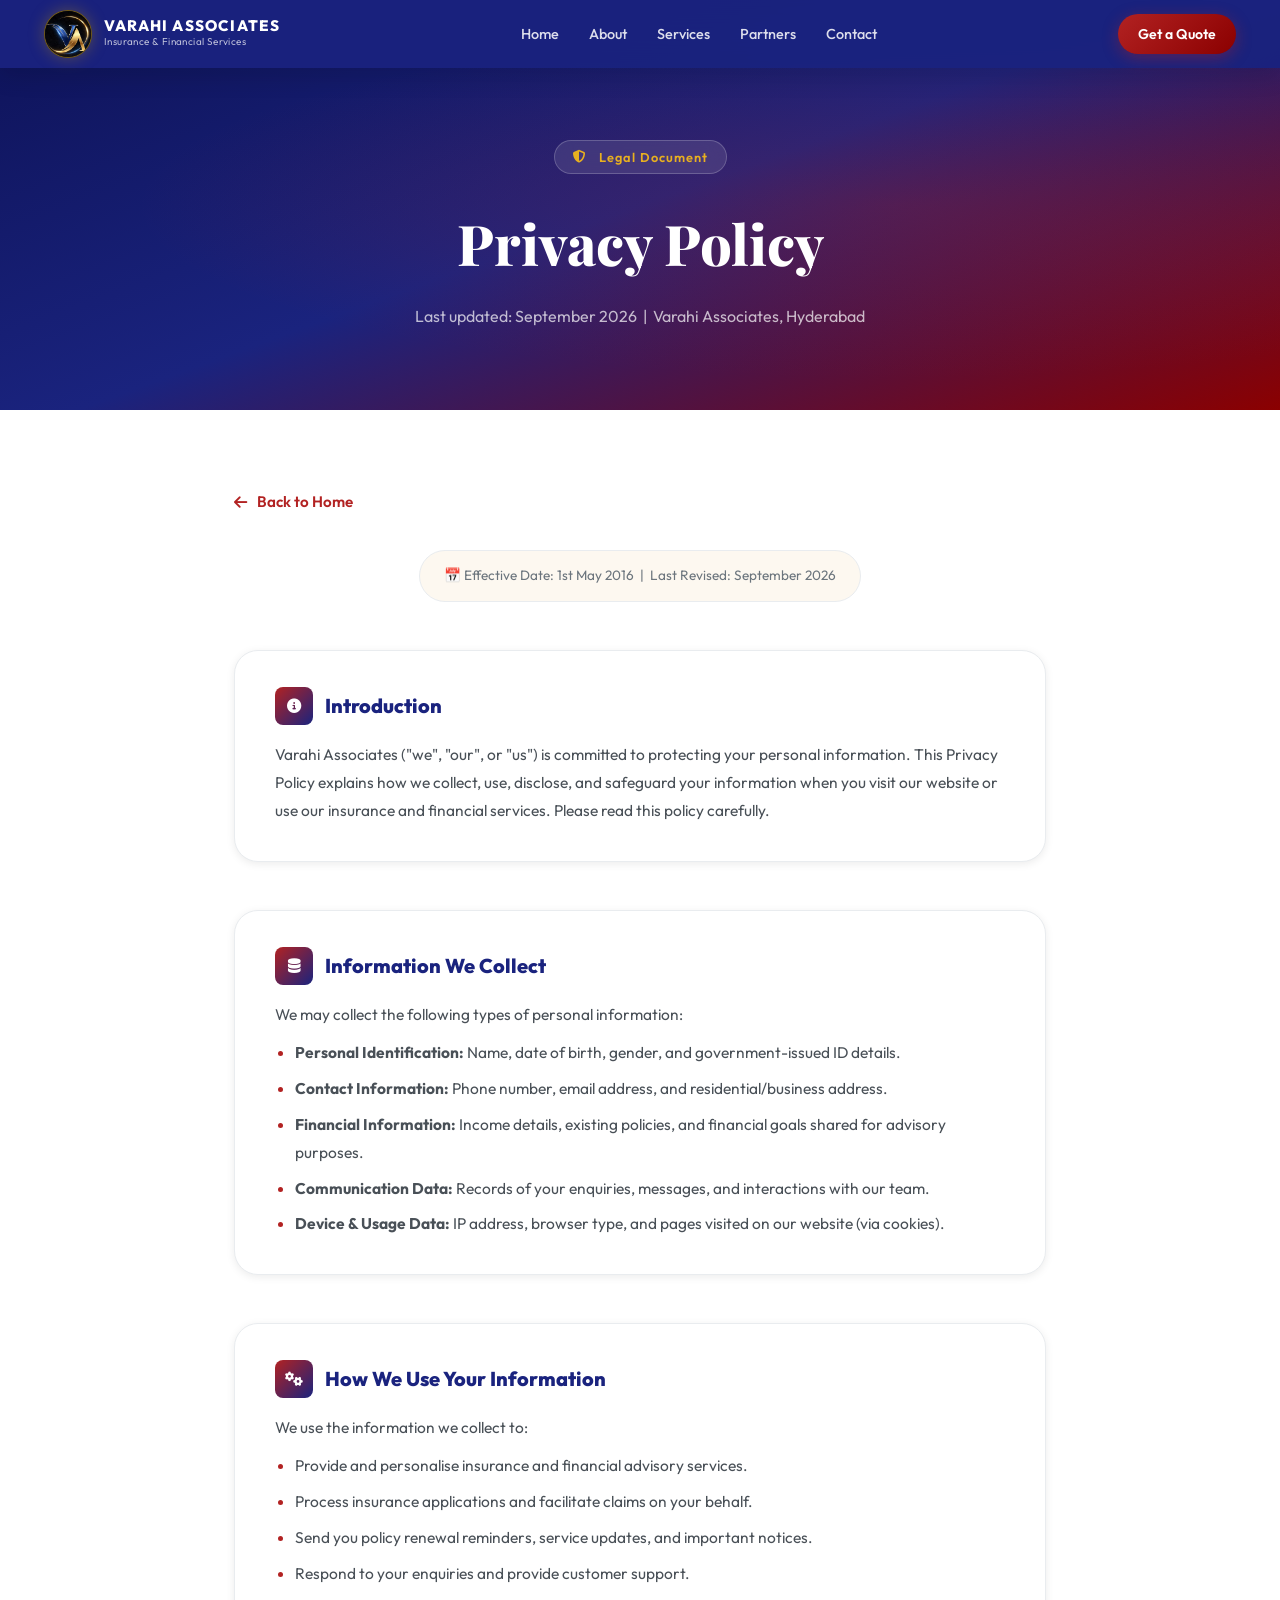
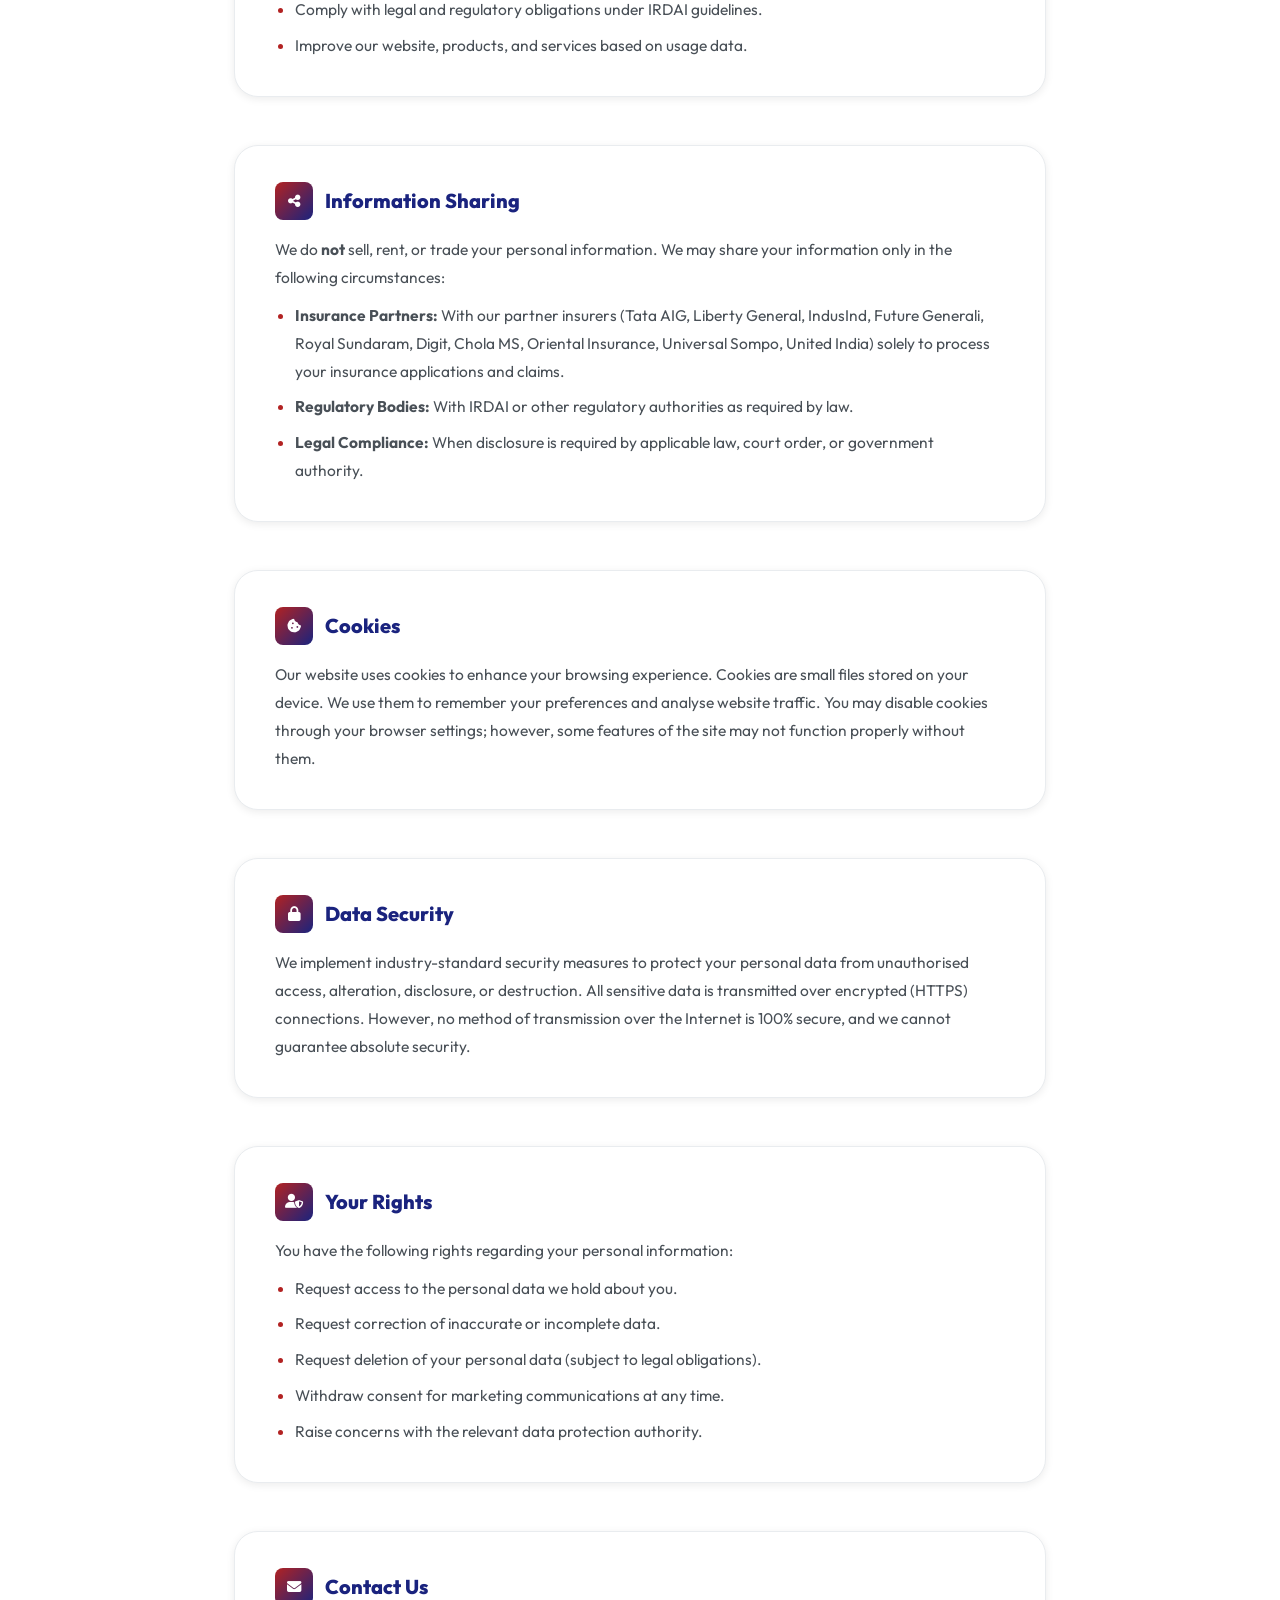
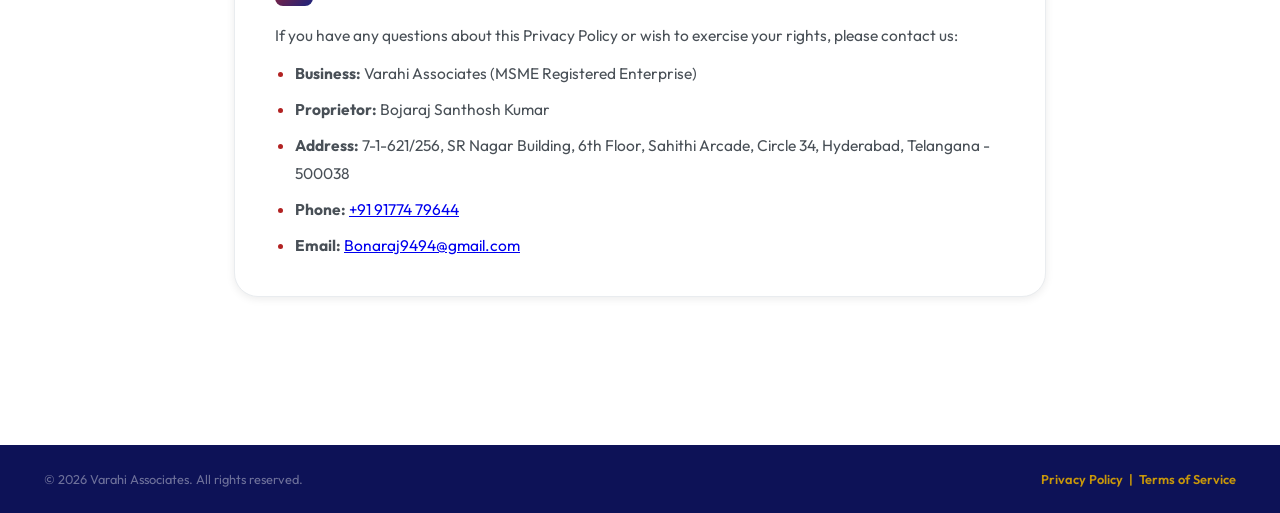
==== commit f09b5d93: "Add new partner insurers, awards section with video, proprietor details, and service images with loa" ====
--- a/privacy-policy.html
+++ b/privacy-policy.html
@@ -1,11 +1,11 @@
-﻿<!DOCTYPE html>
+<!DOCTYPE html>
 <html lang="en">
 <head>
   <meta charset="UTF-8" />
   <meta name="viewport" content="width=device-width, initial-scale=1.0" />
   <title>Privacy Policy | Varahi Associates</title>
   <meta name="description" content="Privacy Policy of Varahi Associates - Insurance & Financial Services, Hyderabad." />
-  <link rel="icon" type="image/jpeg" href="public/logo.jpeg" />
+  <link rel="icon" type="image/png" href="public/logo-crest.png" />
   <link rel="preconnect" href="https://fonts.googleapis.com" />
   <link rel="preconnect" href="https://fonts.gstatic.com" crossorigin />
   <link href="https://fonts.googleapis.com/css2?family=Outfit:wght@300;400;500;600;700;800;900&family=Playfair+Display:ital,wght@0,700;0,800;1,700&display=swap" rel="stylesheet" />
@@ -134,7 +134,7 @@
   <nav class="navbar scrolled" id="navbar">
     <div class="nav-container">
       <a href="index.html" class="nav-logo">
-        <img src="public/logo.jpeg" alt="Varahi Associates Logo" class="nav-logo-img" />
+        <img src="public/logo-crest.png" alt="Varahi Associates Logo" class="nav-logo-img" />
         <div class="logo-text">
           <span class="logo-name">VARAHI ASSOCIATES</span>
           <span class="logo-sub">Insurance &amp; Financial Services</span>
@@ -205,7 +205,7 @@
       <h2><i class="fa-solid fa-share-nodes"></i> Information Sharing</h2>
       <p>We do <strong>not</strong> sell, rent, or trade your personal information. We may share your information only in the following circumstances:</p>
       <ul>
-        <li><strong>Insurance Partners:</strong> With our partner insurers (Tata AIG, Liberty General, IndusInd, Future Generali, Royal Sundaram, Digit) solely to process your insurance applications and claims.</li>
+        <li><strong>Insurance Partners:</strong> With our partner insurers (Tata AIG, Liberty General, IndusInd, Future Generali, Royal Sundaram, Digit, Chola MS, Oriental Insurance, Universal Sompo, United India) solely to process your insurance applications and claims.</li>
         <li><strong>Regulatory Bodies:</strong> With IRDAI or other regulatory authorities as required by law.</li>
         <li><strong>Legal Compliance:</strong> When disclosure is required by applicable law, court order, or government authority.</li>
       </ul>
@@ -237,8 +237,9 @@
       <h2><i class="fa-solid fa-envelope"></i> Contact Us</h2>
       <p>If you have any questions about this Privacy Policy or wish to exercise your rights, please contact us:</p>
       <ul>
-        <li><strong>Business:</strong> Varahi Associates</li>
-        <li><strong>Address:</strong> 7-1-621/256, SR Naar Building, 6th Floor, Sahithi Arcade, Circle 34, Hyderabad, Telangana - 500038</li>
+        <li><strong>Business:</strong> Varahi Associates (MSME Registered Enterprise)</li>
+        <li><strong>Proprietor:</strong> Bojaraj Santhosh Kumar</li>
+        <li><strong>Address:</strong> 7-1-621/256, SR Nagar Building, 6th Floor, Sahithi Arcade, Circle 34, Hyderabad, Telangana - 500038</li>
         <li><strong>Phone:</strong> <a href="tel:+919177479644">+91 91774 79644</a></li>
         <li><strong>Email:</strong> <a href="mailto:Bonaraj9494@gmail.com">Bonaraj9494@gmail.com</a></li>
       </ul>
--- a/style.css
+++ b/style.css
@@ -1,4 +1,4 @@
-﻿/* =============================================
+/* =============================================
    VARAHI ASSOCIATES - Insurance & Financial Services
    Premium Website Stylesheet
    Brand Colors: Red #b22222, Navy #1a237e, Gold #c8970a
@@ -181,14 +181,20 @@
 }
 .nav-logo-img {
   height: 48px;
-  width: auto;
-  border-radius: var(--radius-sm);
-  object-fit: contain;
-  background: rgba(255,255,255,0.95);
-  padding: 2px 5px;
+  width: 48px;
+  border-radius: 50%;
+  object-fit: cover;
+  background: #070d1e;
+  padding: 0;
   flex-shrink: 0;
-  box-shadow: 0 2px 10px rgba(0,0,0,0.15);
+  border: 1.5px solid rgba(200,151,10,0.55);
+  box-shadow: 0 0 16px rgba(200,151,10,0.35);
   transition: var(--transition);
+}
+.nav-logo:hover .nav-logo-img {
+  transform: scale(1.05);
+  border-color: var(--gold-light);
+  box-shadow: 0 0 22px rgba(200,151,10,0.55);
 }
 .logo-icon {
   width: 48px; height: 48px;
@@ -555,13 +561,15 @@
 .service-card {
   background: var(--white);
   border-radius: var(--radius-lg);
-  padding: 40px 32px;
+  padding: 0;
   border: 1px solid var(--gray-200);
   box-shadow: var(--shadow-sm);
   transition: var(--transition);
   position: relative;
   overflow: hidden;
   cursor: default;
+  display: flex;
+  flex-direction: column;
 }
 .service-card::before {
   content: '';
@@ -572,51 +580,202 @@
   transform: scaleX(0);
   transform-origin: left;
   transition: transform 0.4s ease;
-}
-.service-card:hover { transform: translateY(-8px); box-shadow: var(--shadow-lg); border-color: transparent; }
+  z-index: 2;
+}
+.service-card:hover {
+  transform: translateY(-8px);
+  box-shadow: 0 16px 40px rgba(0,0,0,0.12);
+  border-color: rgba(200, 151, 10, 0.35);
+}
 .service-card:hover::before { transform: scaleX(1); }
-.service-icon-wrap {
-  width: 72px; height: 72px;
-  border-radius: var(--radius-md);
-  background: linear-gradient(135deg, rgba(178,34,34,0.08), rgba(26,35,126,0.08));
-  display: flex;
-  align-items: center;
-  justify-content: center;
-  margin-bottom: 24px;
-  transition: var(--transition);
-}
-.service-card:hover .service-icon-wrap {
-  background: linear-gradient(135deg, var(--red), var(--navy));
-}
-.service-icon { display: none; }
-/* ========== FONT AWESOME SERVICE ICONS ========== */
-.service-icon-fa {
-  font-size: 2rem;
-  color: var(--red);
-  transition: var(--transition);
-  line-height: 1;
-}
-.service-card:hover .service-icon-wrap { background: linear-gradient(135deg, var(--red), var(--navy)); }
-.service-card:hover .service-icon-fa { color: var(--white); }
-
+
+.service-img-wrap {
+  position: relative;
+  width: 100%;
+  height: 200px;
+  overflow: hidden;
+  background: var(--gray-100);
+}
+.service-img {
+  width: 100%;
+  height: 100%;
+  object-fit: cover;
+  transition: transform 0.5s ease;
+  display: block;
+}
+.service-card:hover .service-img {
+  transform: scale(1.08);
+}
+
+.service-category-badge {
+  position: absolute;
+  top: 14px;
+  left: 14px;
+  background: rgba(11, 19, 43, 0.85);
+  backdrop-filter: blur(8px);
+  -webkit-backdrop-filter: blur(8px);
+  color: var(--white);
+  font-size: 0.72rem;
+  font-weight: 700;
+  padding: 5px 12px;
+  border-radius: 20px;
+  text-transform: uppercase;
+  letter-spacing: 0.6px;
+  display: inline-flex;
+  align-items: center;
+  gap: 6px;
+  border: 1px solid rgba(255,255,255,0.25);
+  z-index: 1;
+}
+.service-category-badge.badge-insurance {
+  background: rgba(178, 34, 34, 0.88);
+  border-color: rgba(255, 255, 255, 0.35);
+}
+.service-category-badge.badge-loan {
+  background: rgba(20, 60, 140, 0.9);
+  border-color: rgba(200, 151, 10, 0.45);
+  color: var(--gold-light);
+}
+
+.service-body {
+  padding: 24px 28px 28px;
+  display: flex;
+  flex-direction: column;
+  flex-grow: 1;
+}
 .service-title {
-  font-size: 1.2rem;
+  font-size: 1.25rem;
   font-weight: 700;
   color: var(--navy);
-  margin-bottom: 12px;
-}
-.service-desc { font-size: 0.95rem; color: var(--gray-500); line-height: 1.6; margin-bottom: 24px; }
+  margin-bottom: 10px;
+}
+.service-desc {
+  font-size: 0.92rem;
+  color: var(--gray-500);
+  line-height: 1.6;
+  margin-bottom: 20px;
+  flex-grow: 1;
+}
 .service-link {
   color: var(--red);
   text-decoration: none;
-  font-weight: 600;
+  font-weight: 700;
   font-size: 0.9rem;
   display: inline-flex;
   align-items: center;
   gap: 6px;
   transition: var(--transition);
-}
-.service-link:hover { gap: 12px; }
+  margin-top: auto;
+}
+.service-link:hover {
+  gap: 12px;
+  color: var(--navy);
+}
+
+/* ========== SERVICES SEE ALL TOGGLE & EXTRA CARDS ========== */
+.service-card-extra {
+  display: none;
+  opacity: 0;
+  transform: translateY(20px);
+}
+
+.service-card-extra.reveal {
+  opacity: 0;
+}
+
+.services-grid.show-all .service-card-extra.reveal.visible,
+.services-grid.show-all .service-card-extra.visible {
+  opacity: 1;
+}
+
+.services-grid.show-all .service-card-extra {
+  display: flex;
+  animation: serviceReveal 0.45s cubic-bezier(0.16, 1, 0.3, 1) forwards;
+}
+
+@keyframes serviceReveal {
+  from {
+    opacity: 0;
+    transform: translateY(24px) scale(0.97);
+  }
+  to {
+    opacity: 1;
+    transform: translateY(0) scale(1);
+  }
+}
+
+.services-grid.show-all .service-card-extra:nth-child(7) { animation-delay: 0.04s; }
+.services-grid.show-all .service-card-extra:nth-child(8) { animation-delay: 0.08s; }
+.services-grid.show-all .service-card-extra:nth-child(9) { animation-delay: 0.12s; }
+.services-grid.show-all .service-card-extra:nth-child(10) { animation-delay: 0.16s; }
+.services-grid.show-all .service-card-extra:nth-child(11) { animation-delay: 0.20s; }
+.services-grid.show-all .service-card-extra:nth-child(12) { animation-delay: 0.24s; }
+
+.services-toggle-wrap {
+  text-align: center;
+  margin-top: 45px;
+  position: relative;
+  z-index: 2;
+}
+
+.btn-see-all-services {
+  display: inline-flex;
+  align-items: center;
+  justify-content: center;
+  gap: 12px;
+  padding: 14px 34px;
+  background: var(--navy);
+  color: var(--white);
+  border: 1.5px solid rgba(200, 151, 10, 0.5);
+  border-radius: 50px;
+  font-family: var(--font-body);
+  font-size: 0.95rem;
+  font-weight: 600;
+  cursor: pointer;
+  box-shadow: 0 4px 20px rgba(11, 19, 43, 0.15);
+  transition: all 0.35s cubic-bezier(0.2, 0.8, 0.2, 1);
+  outline: none;
+}
+
+.btn-see-all-services:hover {
+  background: linear-gradient(135deg, var(--red), var(--gold));
+  border-color: transparent;
+  color: var(--white);
+  box-shadow: 0 10px 30px rgba(178, 34, 34, 0.3);
+  transform: translateY(-2px);
+}
+
+.btn-see-all-services:active {
+  transform: translateY(0);
+}
+
+.btn-see-all-services .btn-badge {
+  background: rgba(200, 151, 10, 0.25);
+  color: var(--gold-light);
+  font-size: 0.75rem;
+  font-weight: 700;
+  padding: 3px 10px;
+  border-radius: 20px;
+  border: 1px solid rgba(200, 151, 10, 0.4);
+  transition: all 0.3s ease;
+  letter-spacing: 0.5px;
+}
+
+.btn-see-all-services:hover .btn-badge {
+  background: rgba(255, 255, 255, 0.25);
+  color: var(--white);
+  border-color: rgba(255, 255, 255, 0.4);
+}
+
+.btn-see-all-services .toggle-icon {
+  font-size: 0.85rem;
+  transition: transform 0.35s cubic-bezier(0.34, 1.56, 0.64, 1);
+}
+
+.btn-see-all-services.expanded .toggle-icon {
+  transform: rotate(180deg);
+}
+
 
 /* ========== PARTNERS SECTION ========== */
 .partners { background: var(--navy); position: relative; }
@@ -703,6 +862,634 @@
   padding: 4px 14px;
   border-radius: 50px;
   text-transform: uppercase;
+}
+
+/* ========== PARTNER CARDS TOGGLE & 'SEE ALL' STYLES ========== */
+.partner-card-extra {
+  display: none;
+  opacity: 0;
+  transform: translateY(20px);
+}
+
+.partners-grid.show-all .partner-card-extra {
+  display: block;
+  animation: partnerReveal 0.45s cubic-bezier(0.16, 1, 0.3, 1) forwards;
+}
+
+.partner-card-extra.reveal {
+  opacity: 0;
+}
+
+.partners-grid.show-all .partner-card-extra.reveal.visible,
+.partners-grid.show-all .partner-card-extra.visible {
+  opacity: 1;
+}
+
+@keyframes partnerReveal {
+  from {
+    opacity: 0;
+    transform: translateY(24px) scale(0.96);
+  }
+  to {
+    opacity: 1;
+    transform: translateY(0) scale(1);
+  }
+}
+
+.partners-grid.show-all .partner-card-extra:nth-child(7) { animation-delay: 0.04s; }
+.partners-grid.show-all .partner-card-extra:nth-child(8) { animation-delay: 0.10s; }
+.partners-grid.show-all .partner-card-extra:nth-child(9) { animation-delay: 0.16s; }
+.partners-grid.show-all .partner-card-extra:nth-child(10) { animation-delay: 0.22s; }
+
+@media (min-width: 901px) {
+  /* Center the 10th card in a 3-column desktop grid */
+  .partners-grid.show-all .partner-card-extra:last-child {
+    grid-column: 2 / 3;
+  }
+}
+
+.partners-toggle-wrap {
+  text-align: center;
+  margin-top: 40px;
+  position: relative;
+  z-index: 2;
+}
+
+.btn-see-all-partners {
+  display: inline-flex;
+  align-items: center;
+  justify-content: center;
+  gap: 12px;
+  padding: 14px 32px;
+  background: rgba(255, 255, 255, 0.08);
+  color: var(--white);
+  border: 1.5px solid rgba(200, 151, 10, 0.45);
+  border-radius: 50px;
+  font-family: var(--font-body);
+  font-size: 0.95rem;
+  font-weight: 600;
+  cursor: pointer;
+  backdrop-filter: blur(10px);
+  -webkit-backdrop-filter: blur(10px);
+  transition: all 0.35s cubic-bezier(0.2, 0.8, 0.2, 1);
+  box-shadow: 0 4px 20px rgba(0, 0, 0, 0.25);
+  outline: none;
+}
+
+.btn-see-all-partners:hover {
+  background: linear-gradient(135deg, var(--red), var(--gold));
+  border-color: transparent;
+  color: var(--white);
+  box-shadow: 0 10px 30px rgba(200, 151, 10, 0.35);
+  transform: translateY(-2px);
+}
+
+.btn-see-all-partners:active {
+  transform: translateY(0);
+}
+
+.btn-see-all-partners .btn-badge {
+  background: rgba(200, 151, 10, 0.22);
+  color: var(--gold-light);
+  font-size: 0.75rem;
+  font-weight: 700;
+  padding: 3px 10px;
+  border-radius: 20px;
+  border: 1px solid rgba(200, 151, 10, 0.35);
+  transition: all 0.3s ease;
+  letter-spacing: 0.5px;
+}
+
+.btn-see-all-partners:hover .btn-badge {
+  background: rgba(255, 255, 255, 0.25);
+  color: var(--white);
+  border-color: rgba(255, 255, 255, 0.45);
+}
+
+.btn-see-all-partners .toggle-icon {
+  font-size: 0.85rem;
+  transition: transform 0.35s cubic-bezier(0.34, 1.56, 0.64, 1);
+}
+
+.btn-see-all-partners.expanded .toggle-icon {
+  transform: rotate(180deg);
+}
+
+
+
+/* ========== AWARDS & RECOGNITION SECTION ========== */
+.awards {
+  background: linear-gradient(180deg, var(--navy) 0%, #060b1a 100%);
+  position: relative;
+  overflow: hidden;
+  color: var(--white);
+  padding: 90px 0;
+}
+
+.awards-bg {
+  position: absolute;
+  inset: 0;
+  background:
+    radial-gradient(circle at 12% 20%, rgba(200,151,10,0.18) 0%, transparent 45%),
+    radial-gradient(circle at 88% 80%, rgba(178,34,34,0.18) 0%, transparent 45%);
+  pointer-events: none;
+}
+
+.awards .section-title {
+  color: var(--white);
+}
+
+.awards .section-desc {
+  color: rgba(255,255,255,0.72);
+}
+
+.awards-leader-card {
+  display: grid;
+  grid-template-columns: 1.15fr 0.85fr;
+  gap: 40px;
+  background: rgba(255,255,255,0.04);
+  border: 1.5px solid rgba(200,151,10,0.35);
+  border-radius: var(--radius-xl);
+  padding: 40px;
+  backdrop-filter: blur(12px);
+  -webkit-backdrop-filter: blur(12px);
+  box-shadow: 0 20px 60px rgba(0,0,0,0.45);
+  margin-bottom: 48px;
+  align-items: center;
+  position: relative;
+  z-index: 1;
+}
+
+.leader-badge-pill {
+  display: inline-flex;
+  align-items: center;
+  gap: 8px;
+  background: linear-gradient(135deg, rgba(178,34,34,0.3), rgba(200,151,10,0.3));
+  border: 1px solid rgba(200,151,10,0.45);
+  color: var(--gold-light);
+  font-size: 0.82rem;
+  font-weight: 700;
+  padding: 6px 16px;
+  border-radius: 50px;
+  text-transform: uppercase;
+  letter-spacing: 0.8px;
+  margin-bottom: 16px;
+}
+
+.leader-badge-pill i {
+  color: var(--gold);
+}
+
+.leader-name {
+  font-size: 2.1rem;
+  font-weight: 800;
+  color: var(--white);
+  margin-bottom: 6px;
+  letter-spacing: 0.5px;
+}
+
+.leader-title {
+  color: var(--gold-light);
+  font-size: 1.05rem;
+  font-weight: 600;
+  margin-bottom: 18px;
+}
+
+.leader-bio {
+  color: rgba(255,255,255,0.82);
+  font-size: 0.98rem;
+  line-height: 1.8;
+  margin-bottom: 28px;
+}
+
+.leader-stats {
+  display: grid;
+  grid-template-columns: repeat(3, 1fr);
+  gap: 20px;
+  padding-top: 24px;
+  border-top: 1px solid rgba(255,255,255,0.12);
+}
+
+.leader-stat {
+  display: flex;
+  flex-direction: column;
+}
+
+.leader-stat .stat-digit {
+  font-size: 1.7rem;
+  font-weight: 800;
+  color: var(--gold-light);
+  line-height: 1.2;
+}
+
+.leader-stat .stat-text {
+  font-size: 0.78rem;
+  color: rgba(255,255,255,0.65);
+  line-height: 1.3;
+  margin-top: 4px;
+}
+
+/* Video Player Wrapper */
+.award-video-wrapper {
+  display: flex;
+  flex-direction: column;
+  gap: 12px;
+}
+
+.video-container {
+  position: relative;
+  border-radius: var(--radius-lg);
+  overflow: hidden;
+  box-shadow: 0 16px 40px rgba(0,0,0,0.55), 0 0 25px rgba(200,151,10,0.25);
+  border: 2px solid rgba(200,151,10,0.45);
+  background: #000;
+}
+
+.video-container video {
+  width: 100%;
+  display: block;
+  max-height: 380px;
+  object-fit: cover;
+  background: #000;
+}
+
+.video-overlay-badge {
+  position: absolute;
+  top: 14px;
+  left: 14px;
+  background: rgba(11, 19, 43, 0.85);
+  backdrop-filter: blur(8px);
+  -webkit-backdrop-filter: blur(8px);
+  border: 1px solid rgba(200,151,10,0.4);
+  color: var(--gold-light);
+  font-size: 0.75rem;
+  font-weight: 700;
+  padding: 5px 12px;
+  border-radius: 20px;
+  pointer-events: none;
+  display: flex;
+  align-items: center;
+  gap: 6px;
+}
+
+.video-caption {
+  font-size: 0.84rem;
+  color: rgba(255,255,255,0.7);
+  display: flex;
+  align-items: center;
+  gap: 8px;
+  line-height: 1.4;
+}
+
+.video-caption i {
+  color: var(--gold);
+}
+
+/* Awards Gallery Grid */
+.awards-gallery-grid {
+  display: grid;
+  grid-template-columns: repeat(3, 1fr);
+  gap: 28px;
+  position: relative;
+  z-index: 1;
+}
+
+.award-gallery-card {
+  background: rgba(255,255,255,0.05);
+  border: 1px solid rgba(255,255,255,0.12);
+  border-radius: var(--radius-lg);
+  overflow: hidden;
+  backdrop-filter: blur(10px);
+  -webkit-backdrop-filter: blur(10px);
+  transition: all 0.35s cubic-bezier(0.2, 0.8, 0.2, 1);
+  display: flex;
+  flex-direction: column;
+}
+
+.award-gallery-card:hover {
+  transform: translateY(-8px);
+  border-color: rgba(200,151,10,0.5);
+  box-shadow: 0 20px 50px rgba(0,0,0,0.5), 0 0 25px rgba(200,151,10,0.25);
+}
+
+.award-gallery-card.featured {
+  border-color: rgba(200,151,10,0.45);
+  background: linear-gradient(160deg, rgba(200,151,10,0.08), rgba(255,255,255,0.04));
+}
+
+.award-img-wrap {
+  position: relative;
+  height: 240px;
+  overflow: hidden;
+  background: #000;
+  cursor: pointer;
+}
+
+.award-img {
+  width: 100%;
+  height: 100%;
+  object-fit: cover;
+  transition: transform 0.5s ease;
+  display: block;
+}
+
+.award-gallery-card:hover .award-img {
+  transform: scale(1.06);
+}
+
+.award-img-wrap .award-zoom-hint {
+  position: absolute;
+  bottom: 12px;
+  right: 12px;
+  width: 36px;
+  height: 36px;
+  border-radius: 50%;
+  background: rgba(11, 19, 43, 0.8);
+  border: 1px solid rgba(255,255,255,0.3);
+  display: flex;
+  align-items: center;
+  justify-content: center;
+  color: var(--white);
+  font-size: 0.85rem;
+  opacity: 0;
+  transition: opacity 0.3s ease, transform 0.3s ease;
+  pointer-events: none;
+}
+
+.award-img-wrap:hover .award-zoom-hint {
+  opacity: 1;
+  transform: scale(1.1);
+}
+
+.award-tag {
+  position: absolute;
+  top: 14px;
+  left: 14px;
+  background: rgba(11, 19, 43, 0.85);
+  border: 1px solid rgba(200,151,10,0.5);
+  color: var(--gold-light);
+  font-size: 0.72rem;
+  font-weight: 700;
+  padding: 4px 12px;
+  border-radius: 20px;
+  display: inline-flex;
+  align-items: center;
+  gap: 6px;
+  backdrop-filter: blur(6px);
+  -webkit-backdrop-filter: blur(6px);
+  text-transform: uppercase;
+  letter-spacing: 0.6px;
+}
+
+.award-tag.champion-tag {
+  background: linear-gradient(135deg, rgba(178,34,34,0.9), rgba(200,151,10,0.9));
+  color: var(--white);
+  border-color: var(--gold-light);
+}
+
+.award-tag.platinum-tag {
+  background: linear-gradient(135deg, rgba(26,35,126,0.9), rgba(30,136,229,0.9));
+  color: var(--white);
+  border-color: rgba(255,255,255,0.4);
+}
+
+.award-card-body {
+  padding: 24px;
+  display: flex;
+  flex-direction: column;
+  flex-grow: 1;
+}
+
+.award-title {
+  color: var(--white);
+  font-size: 1.15rem;
+  font-weight: 700;
+  margin-bottom: 6px;
+}
+
+.award-org {
+  color: var(--gold-light);
+  font-size: 0.82rem;
+  font-weight: 600;
+  margin-bottom: 12px;
+  display: flex;
+  align-items: center;
+  gap: 6px;
+}
+
+.award-desc {
+  color: rgba(255,255,255,0.72);
+  font-size: 0.85rem;
+  line-height: 1.6;
+}
+
+/* Lightbox Modal for award images */
+.award-lightbox {
+  position: fixed;
+  inset: 0;
+  z-index: 9999;
+  background: rgba(0, 0, 0, 0.92);
+  backdrop-filter: blur(10px);
+  -webkit-backdrop-filter: blur(10px);
+  display: none;
+  align-items: center;
+  justify-content: center;
+  padding: 20px;
+}
+
+.award-lightbox.active {
+  display: flex;
+  animation: partnerReveal 0.3s ease;
+}
+
+.award-lightbox-img {
+  max-width: 90vw;
+  max-height: 85vh;
+  object-fit: contain;
+  border-radius: var(--radius-md);
+  box-shadow: 0 20px 60px rgba(0,0,0,0.8);
+  border: 1px solid rgba(200,151,10,0.4);
+}
+
+.award-lightbox-close {
+  position: absolute;
+  top: 24px;
+  right: 28px;
+  background: rgba(255,255,255,0.15);
+  border: 1px solid rgba(255,255,255,0.3);
+  color: var(--white);
+  width: 44px;
+  height: 44px;
+  border-radius: 50%;
+  font-size: 1.2rem;
+  cursor: pointer;
+  display: flex;
+  align-items: center;
+  justify-content: center;
+  transition: var(--transition);
+}
+
+.award-lightbox-close:hover {
+  background: var(--red);
+  transform: rotate(90deg);
+}
+
+/* --- Awards Responsive Styles --- */
+@media (max-width: 992px) {
+  .awards {
+    padding: 70px 0;
+  }
+  .awards-leader-card {
+    grid-template-columns: 1fr;
+    padding: 32px 28px;
+    gap: 32px;
+  }
+  .leader-name {
+    font-size: 1.85rem;
+  }
+  .awards-gallery-grid {
+    grid-template-columns: repeat(2, 1fr);
+    gap: 20px;
+  }
+  .awards-gallery-grid .award-gallery-card:last-child {
+    grid-column: 1 / -1;
+  }
+}
+
+@media (max-width: 640px) {
+  .awards {
+    padding: 50px 0;
+  }
+  .awards-leader-card {
+    padding: 24px 16px;
+    border-radius: var(--radius-lg);
+    gap: 24px;
+    margin-bottom: 32px;
+  }
+  .leader-badge-pill {
+    font-size: 0.72rem;
+    padding: 4px 12px;
+    margin-bottom: 12px;
+  }
+  .leader-name {
+    font-size: 1.5rem;
+    line-height: 1.25;
+  }
+  .leader-title {
+    font-size: 0.92rem;
+    margin-bottom: 14px;
+  }
+  .leader-bio {
+    font-size: 0.9rem;
+    line-height: 1.65;
+    margin-bottom: 20px;
+  }
+  .leader-stats {
+    grid-template-columns: repeat(3, 1fr);
+    gap: 8px;
+    padding-top: 16px;
+    text-align: center;
+  }
+  .leader-stat .stat-digit {
+    font-size: 1.35rem;
+  }
+  .leader-stat .stat-text {
+    font-size: 0.65rem;
+  }
+  .video-container {
+    border-radius: var(--radius-md);
+  }
+  .video-container video {
+    max-height: 240px;
+  }
+  .video-overlay-badge {
+    top: 10px;
+    left: 10px;
+    font-size: 0.68rem;
+    padding: 4px 10px;
+  }
+  .video-caption {
+    font-size: 0.78rem;
+  }
+  .awards-gallery-grid {
+    grid-template-columns: 1fr;
+    gap: 18px;
+  }
+  .awards-gallery-grid .award-gallery-card:last-child {
+    grid-column: auto;
+  }
+  .award-img-wrap {
+    height: 220px;
+  }
+  .award-card-body {
+    padding: 18px 16px;
+  }
+  .award-title {
+    font-size: 1.05rem;
+  }
+  .award-desc {
+    font-size: 0.82rem;
+    line-height: 1.5;
+  }
+  .award-tag {
+    top: 10px;
+    left: 10px;
+    font-size: 0.68rem;
+    padding: 3px 10px;
+  }
+}
+
+@media (max-width: 400px) {
+  .awards-leader-card {
+    padding: 18px 12px;
+    gap: 18px;
+  }
+  .leader-name {
+    font-size: 1.35rem;
+  }
+  .leader-title {
+    font-size: 0.84rem;
+  }
+  .leader-stats {
+    grid-template-columns: 1fr;
+    gap: 10px;
+    text-align: left;
+  }
+  .leader-stat {
+    flex-direction: row;
+    align-items: baseline;
+    gap: 10px;
+  }
+  .leader-stat .stat-digit {
+    font-size: 1.3rem;
+    min-width: 55px;
+  }
+  .leader-stat .stat-text {
+    font-size: 0.72rem;
+    margin-top: 0;
+  }
+  .video-container video {
+    max-height: 190px;
+  }
+  .award-img-wrap {
+    height: 185px;
+  }
+  .award-lightbox-close {
+    top: 16px;
+    right: 16px;
+    width: 38px;
+    height: 38px;
+    font-size: 1rem;
+  }
+}
+
+@media (max-width: 340px) {
+  .leader-name {
+    font-size: 1.2rem;
+  }
+  .award-img-wrap {
+    height: 165px;
+  }
 }
 
 /* ========== WHY US SECTION ========== */
@@ -1050,13 +1837,29 @@
 
 /* ========== FOOTER LOGO IMAGE ========== */
 .footer-logo-img {
-  height: 64px;
-  width: auto;
-  border-radius: var(--radius-sm);
-  object-fit: contain;
-  background: rgba(255,255,255,0.08);
-  padding: 6px 10px;
-  margin-bottom: 16px;
+  height: 52px;
+  width: 52px;
+  border-radius: 50%;
+  object-fit: cover;
+  background: #070d1e;
+  border: 1.5px solid rgba(200,151,10,0.5);
+  box-shadow: 0 0 16px rgba(200,151,10,0.3);
+  padding: 0;
+  margin-bottom: 0;
+  flex-shrink: 0;
+}
+
+.footer-proprietor {
+  color: var(--gold-light);
+  font-size: 0.88rem;
+  margin-top: 12px;
+  display: flex;
+  align-items: center;
+  gap: 8px;
+}
+
+.footer-proprietor i {
+  color: var(--gold);
 }
 
 /* ========== MSME BADGE SECTION ========== */
@@ -1218,6 +2021,47 @@
   width: 100%;
 }
 
+.about-proprietor-pill {
+  display: inline-flex;
+  align-items: center;
+  gap: 14px;
+  background: linear-gradient(135deg, rgba(26,35,126,0.06), rgba(200,151,10,0.1));
+  border: 1.5px solid rgba(200,151,10,0.3);
+  padding: 12px 20px;
+  border-radius: var(--radius-lg);
+  margin-bottom: 24px;
+}
+.proprietor-avatar {
+  width: 44px;
+  height: 44px;
+  border-radius: 50%;
+  background: linear-gradient(135deg, var(--red), var(--gold));
+  color: var(--white);
+  display: flex;
+  align-items: center;
+  justify-content: center;
+  font-size: 1.1rem;
+  flex-shrink: 0;
+  box-shadow: 0 4px 12px rgba(178,34,34,0.3);
+}
+.proprietor-details {
+  display: flex;
+  flex-direction: column;
+}
+.proprietor-role {
+  font-size: 0.76rem;
+  text-transform: uppercase;
+  font-weight: 700;
+  color: var(--red);
+  letter-spacing: 0.5px;
+}
+.proprietor-name {
+  font-size: 1.15rem;
+  font-weight: 800;
+  color: var(--navy);
+  margin: 0;
+}
+
 /* 3. Company Logo (Lastly) */
 .about-logo-wrapper {
   width: 100%;
@@ -1225,39 +2069,54 @@
   justify-content: center;
 }
 .about-logo-card {
-  background: linear-gradient(145deg, #ffffff, var(--cream));
+  background: linear-gradient(165deg, #070d1e 0%, #101c3d 100%);
   border-radius: var(--radius-xl);
-  padding: 32px 40px;
-  box-shadow: var(--shadow-md);
-  border: 1px solid rgba(178,34,34,0.12);
+  padding: 28px 32px;
+  box-shadow: 0 20px 50px rgba(0,0,0,0.35), 0 0 35px rgba(200,151,10,0.15);
+  border: 1.5px solid rgba(200,151,10,0.35);
   display: flex;
   flex-direction: column;
   align-items: center;
   justify-content: center;
-  gap: 16px;
+  gap: 18px;
   max-width: 440px;
   width: 100%;
   text-align: center;
+  position: relative;
+  overflow: hidden;
+}
+.about-logo-card::before {
+  content: '';
+  position: absolute;
+  inset: 0;
+  background: radial-gradient(circle at 50% 25%, rgba(200,151,10,0.18) 0%, transparent 70%);
+  pointer-events: none;
 }
 .about-logo-card img,
 .about-logo-img {
-  max-width: 250px;
+  max-width: 290px;
   width: 100%;
   height: auto;
   object-fit: contain;
-  border-radius: var(--radius-sm);
-  filter: drop-shadow(0 4px 10px rgba(0,0,0,0.06));
+  border-radius: var(--radius-md);
+  box-shadow: 0 10px 30px rgba(0,0,0,0.65);
+  border: 1px solid rgba(200,151,10,0.25);
+  transition: var(--transition);
+}
+.about-logo-card:hover img {
+  transform: translateY(-4px) scale(1.02);
+  box-shadow: 0 16px 40px rgba(0,0,0,0.75), 0 0 25px rgba(200,151,10,0.3);
 }
 .about-badge-pill {
   display: inline-flex;
   align-items: center;
   gap: 8px;
-  background: rgba(26, 35, 126, 0.06);
-  border: 1px solid rgba(26, 35, 126, 0.15);
-  color: var(--navy);
+  background: rgba(200,151,10,0.15);
+  border: 1px solid rgba(200,151,10,0.35);
+  color: var(--gold-light);
   font-size: 0.82rem;
   font-weight: 600;
-  padding: 6px 16px;
+  padding: 8px 18px;
   border-radius: 50px;
 }
 .about-badge-pill i {
@@ -1440,7 +2299,7 @@
 
   /* Navbar */
   .nav-container { padding: 0 16px; gap: 12px; }
-  .nav-logo-img { height: 38px; padding: 2px 4px; }
+  .nav-logo-img { height: 40px; width: 40px; padding: 0; }
   .logo-name { font-size: 0.82rem; letter-spacing: 0.8px; }
   .logo-sub { display: none; }
   .hamburger { padding: 6px; }
@@ -1514,8 +2373,10 @@
   }
 
   /* Services */
-  .services-grid { grid-template-columns: 1fr; gap: 16px; }
-  .service-card { padding: 28px 24px; }
+  .services-grid { grid-template-columns: 1fr; gap: 20px; }
+  .service-card { padding: 0; }
+  .service-img-wrap { height: 180px; }
+  .service-body { padding: 20px 18px 22px; }
 
   /* Partners */
   .partners-grid { grid-template-columns: repeat(2, 1fr); gap: 14px; }
@@ -1560,7 +2421,7 @@
 /* --- Small Mobile (max 400px) --- */
 @media (max-width: 400px) {
   .nav-container { padding: 0 10px; gap: 8px; }
-  .nav-logo-img { height: 32px; padding: 1px 3px; }
+  .nav-logo-img { height: 36px; width: 36px; padding: 0; }
   .logo-name { font-size: 0.72rem; letter-spacing: 0.4px; }
   .hamburger { padding: 4px; }
   .hamburger span { width: 20px; height: 2px; }
@@ -1587,7 +2448,7 @@
 /* --- Extra Small Mobile (max 340px) --- */
 @media (max-width: 340px) {
   .nav-container { padding: 0 8px; gap: 6px; }
-  .nav-logo-img { height: 28px; }
+  .nav-logo-img { height: 32px; width: 32px; padding: 0; }
   .logo-name { font-size: 0.68rem; letter-spacing: 0.2px; }
   .hero-stats { flex-direction: column; gap: 10px; }
   .stat-divider { display: none; }
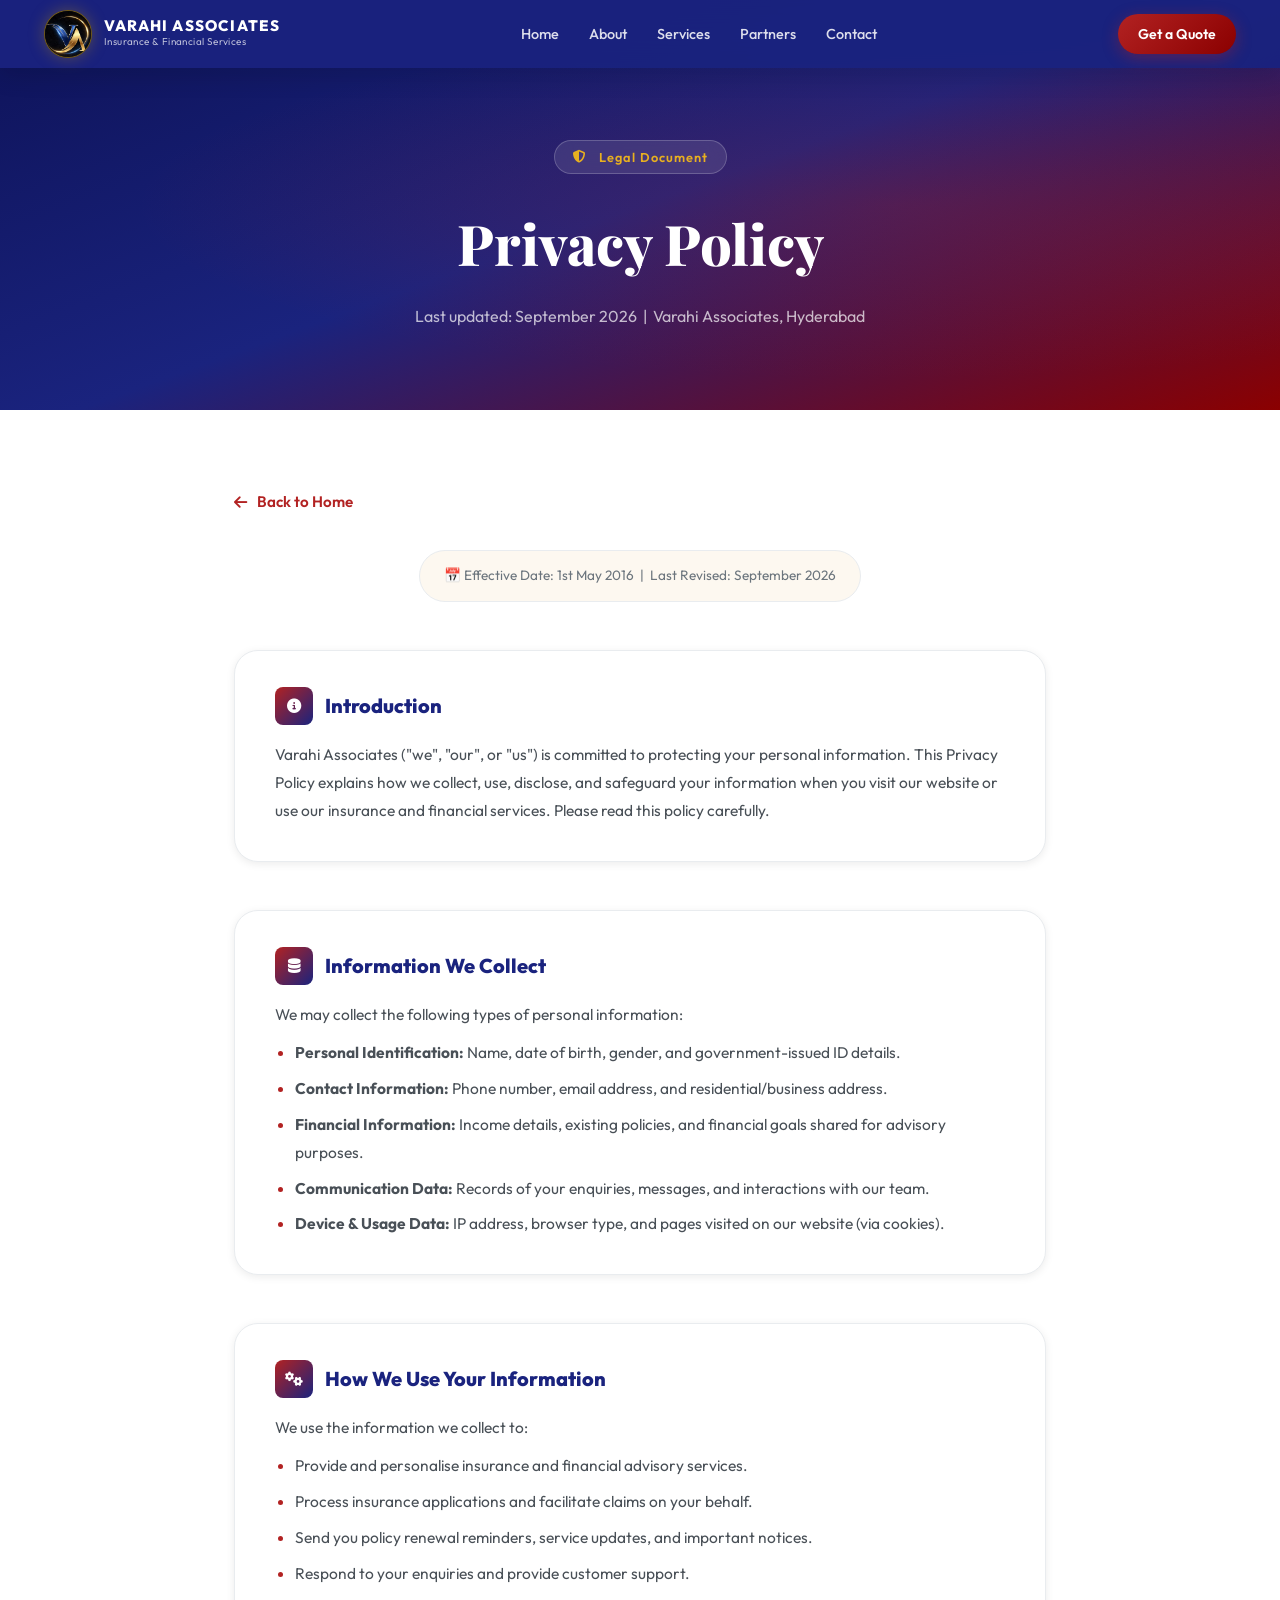
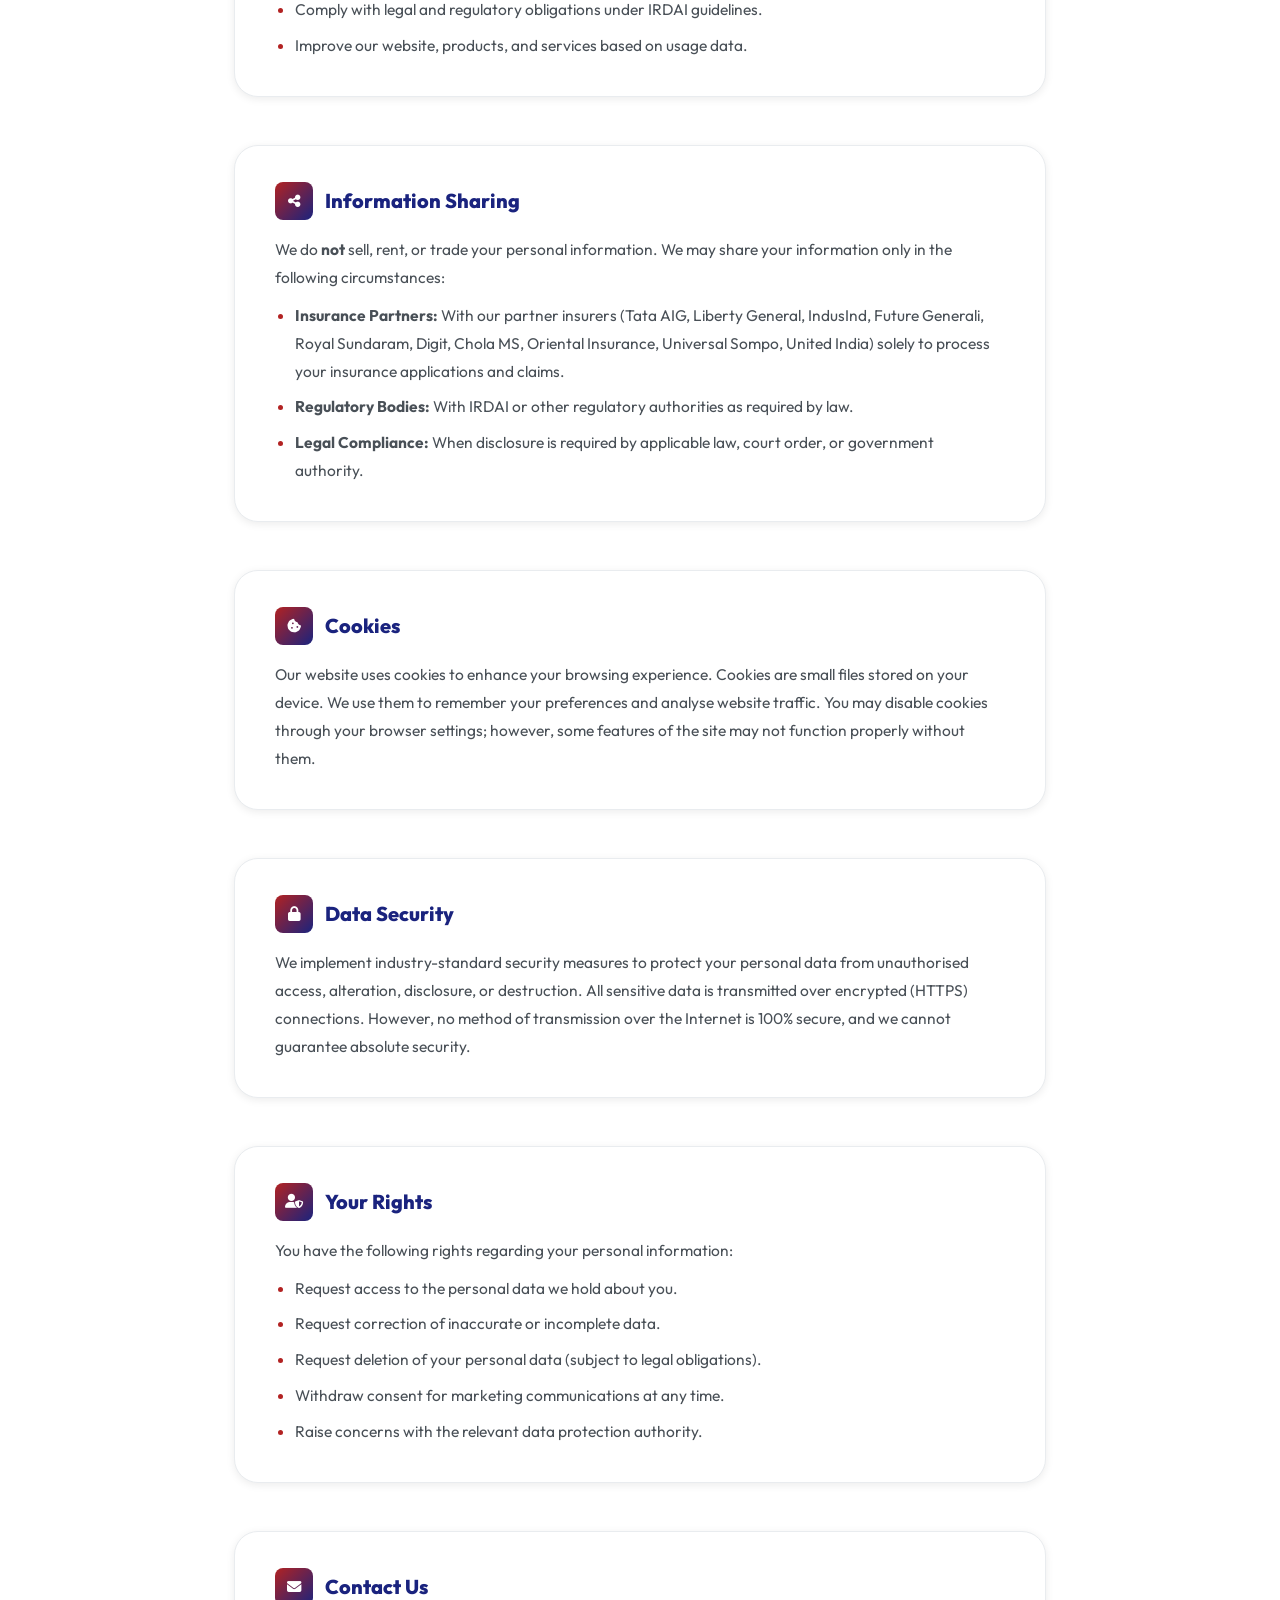
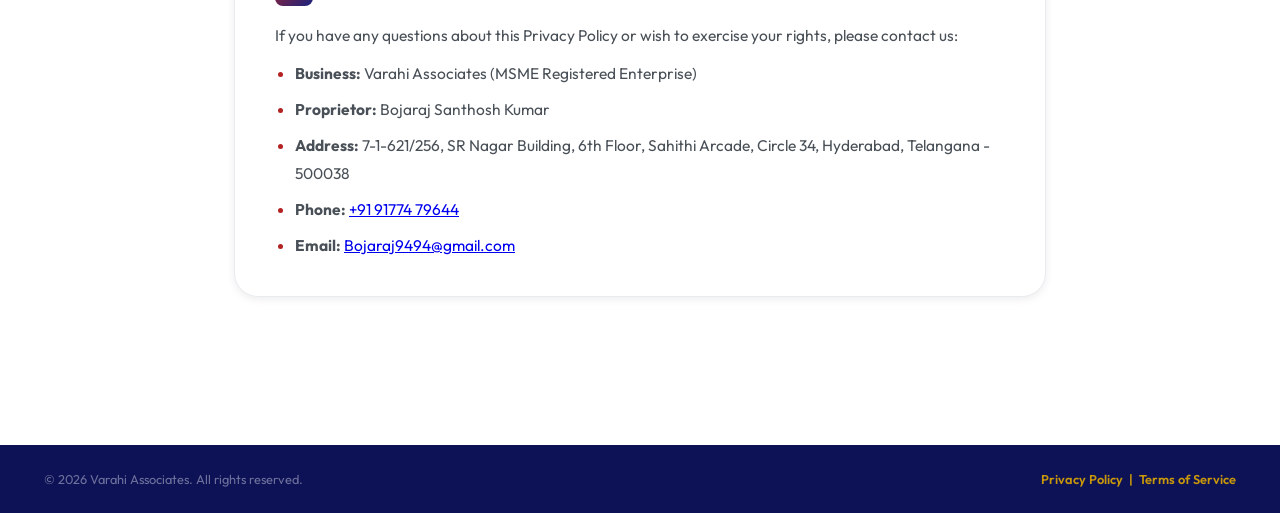
==== commit 6aa26216: "Email changed" ====
--- a/privacy-policy.html
+++ b/privacy-policy.html
@@ -241,7 +241,7 @@
         <li><strong>Proprietor:</strong> Bojaraj Santhosh Kumar</li>
         <li><strong>Address:</strong> 7-1-621/256, SR Nagar Building, 6th Floor, Sahithi Arcade, Circle 34, Hyderabad, Telangana - 500038</li>
         <li><strong>Phone:</strong> <a href="tel:+919177479644">+91 91774 79644</a></li>
-        <li><strong>Email:</strong> <a href="mailto:Bonaraj9494@gmail.com">Bonaraj9494@gmail.com</a></li>
+        <li><strong>Email:</strong> <a href="mailto:Bojaraj9494@gmail.com">Bojaraj9494@gmail.com</a></li>
       </ul>
     </div>
   </div>
